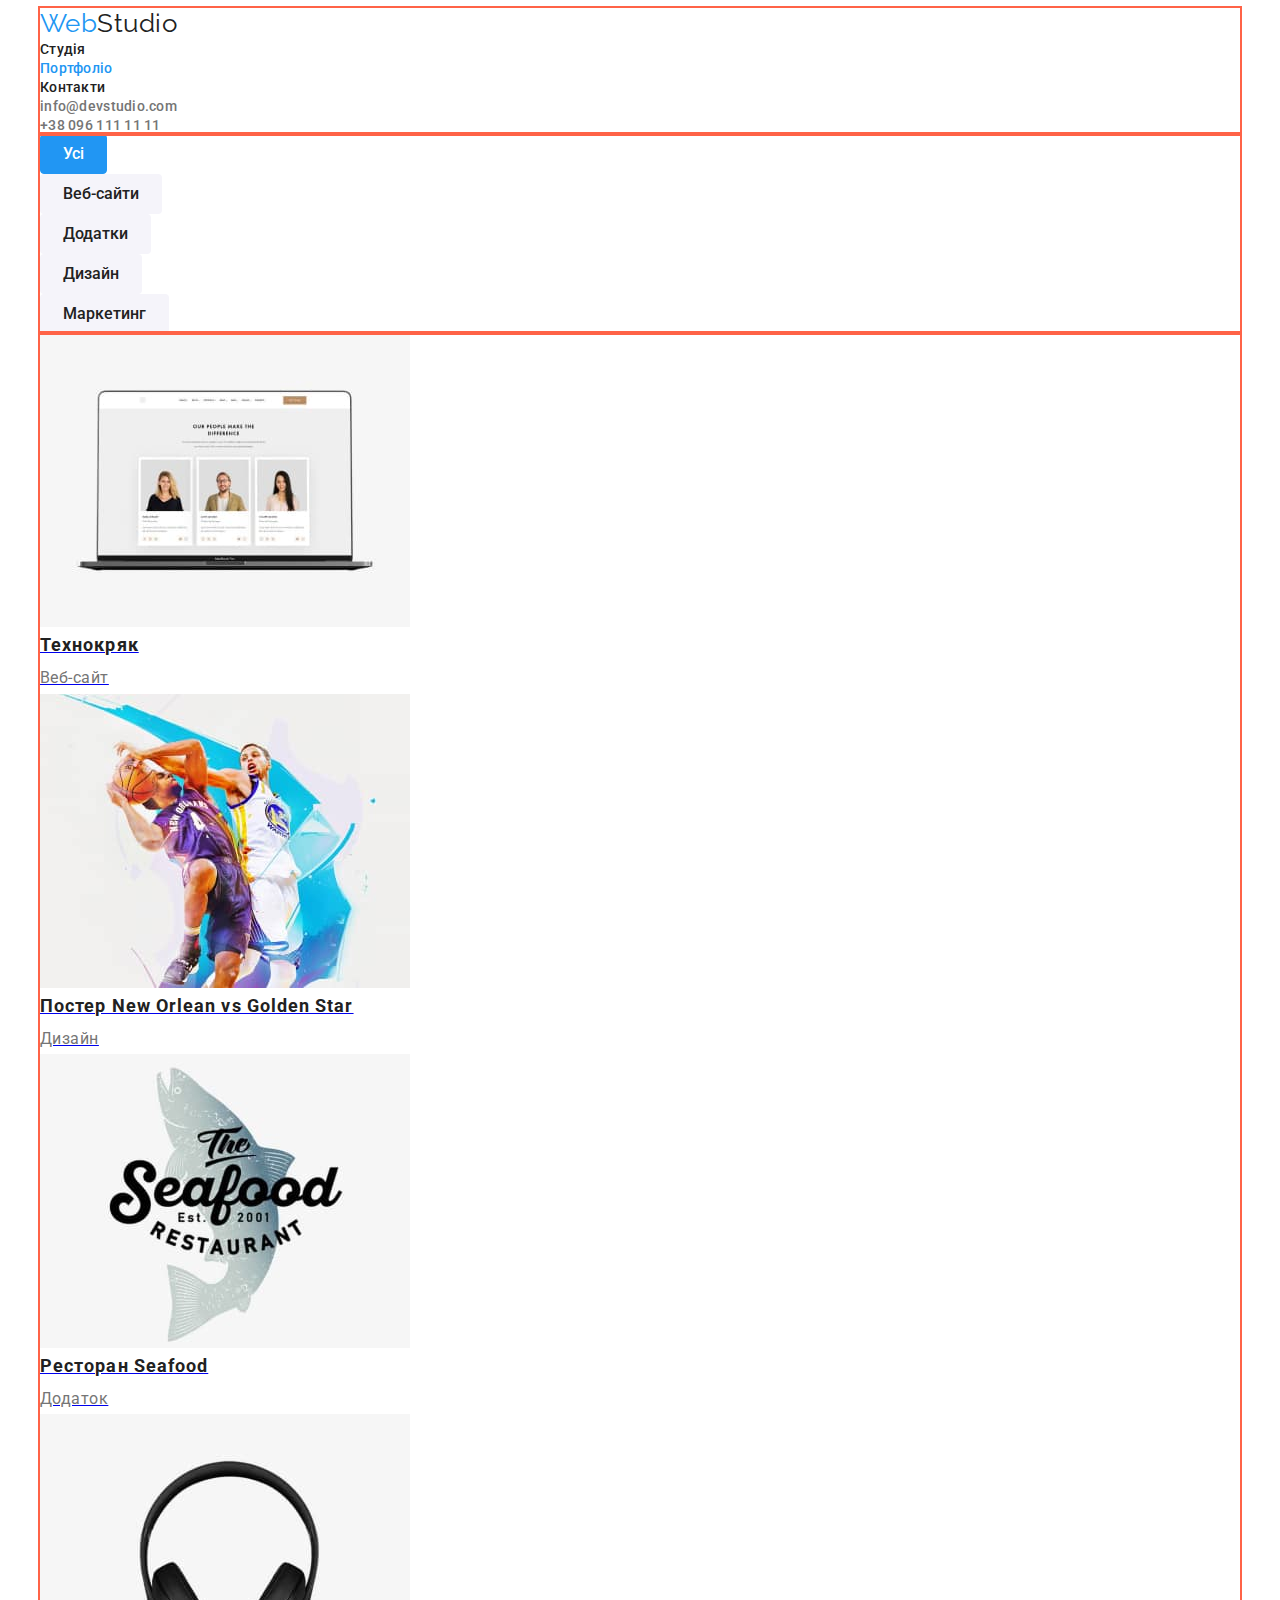
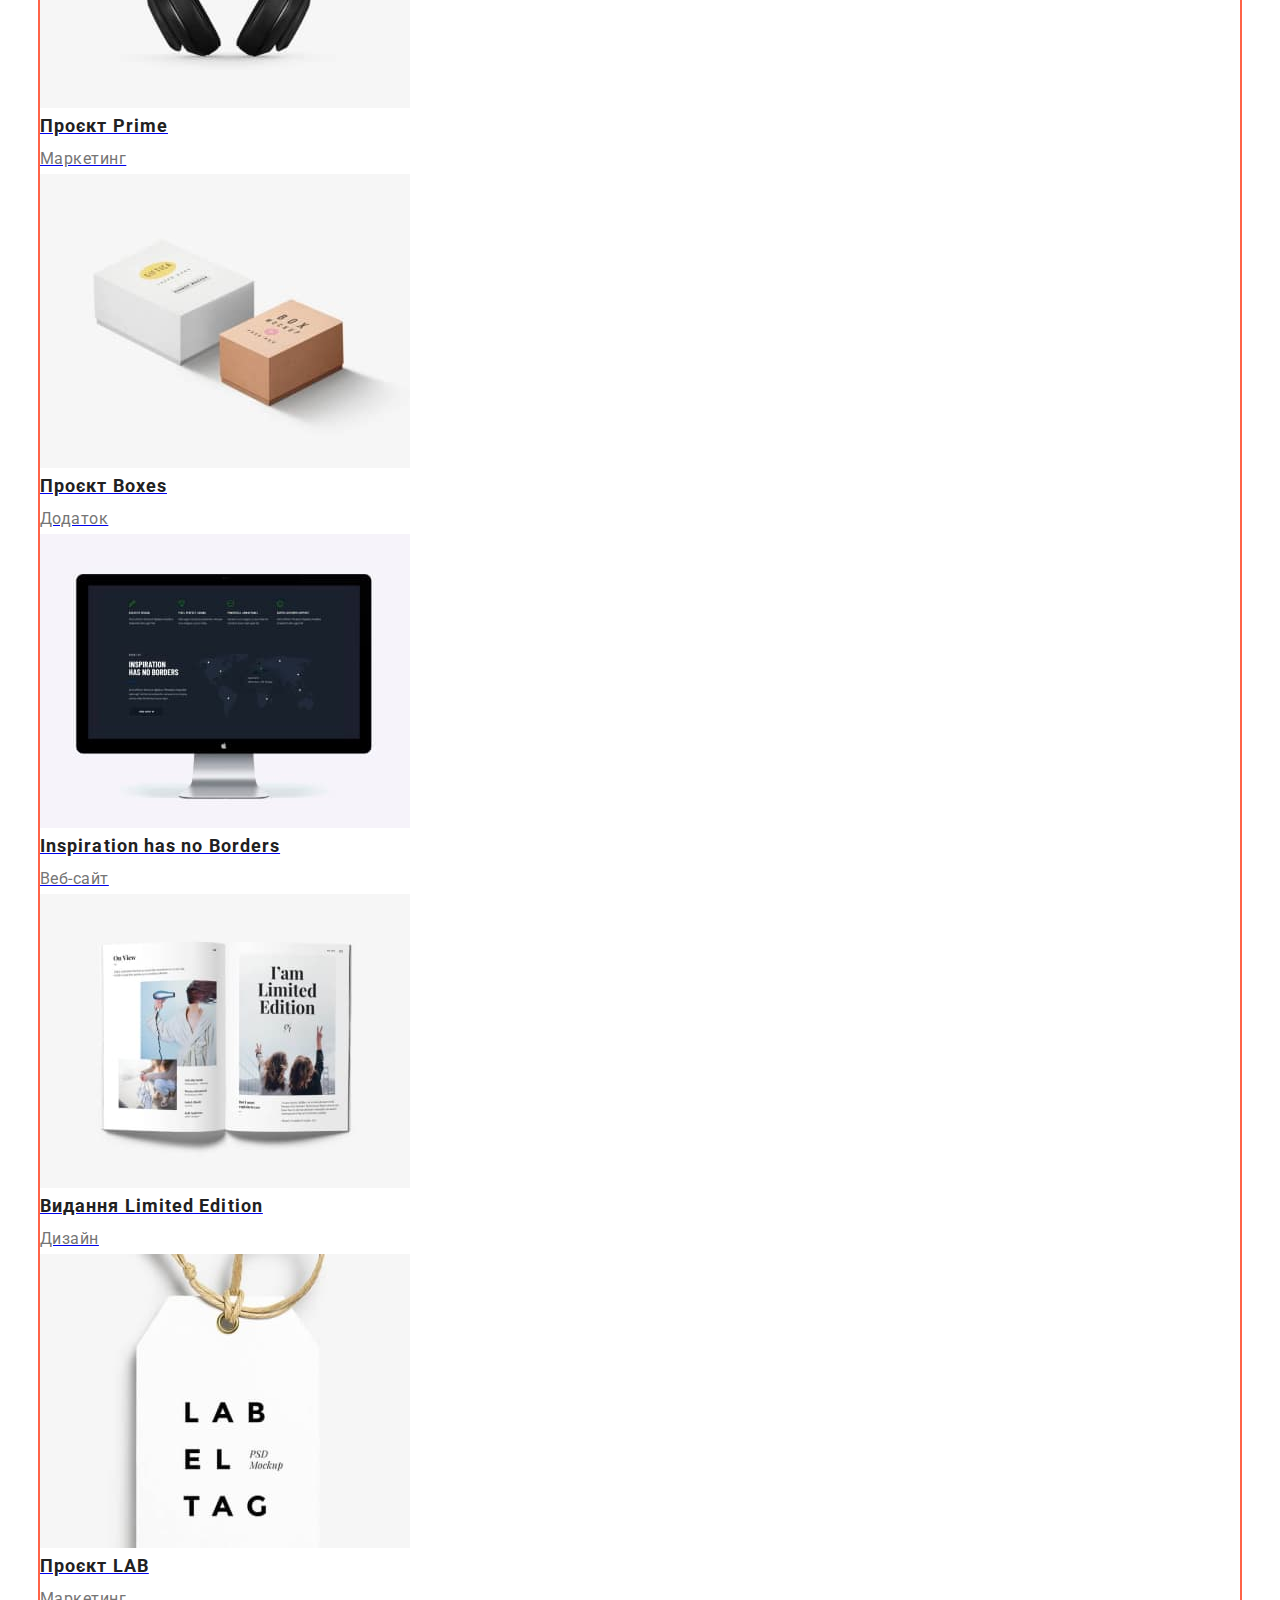
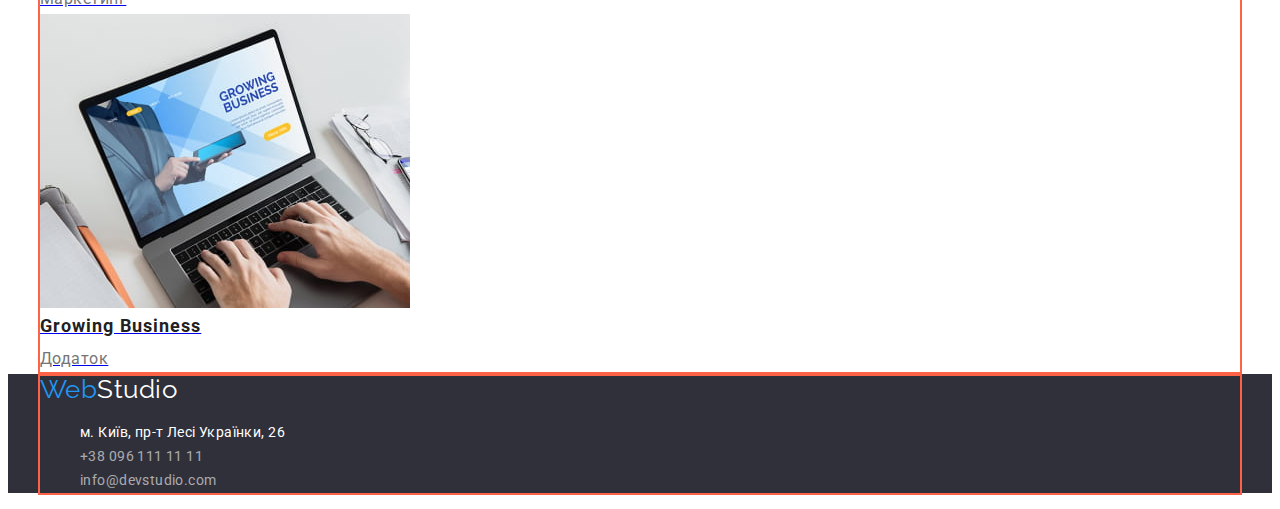
==== portfolio.html @ 4595ea2d "header+hiro+button" ====
<!DOCTYPE html>
<html lang="uk">
<head>
    <meta charset="UTF-8">
    <meta http-equiv="X-UA-Compatible" content="IE=edge">
    <meta name="viewport" content="width=device-width, initial-scale=1.0">
    <title>Портфоліо</title>
    <title>Студія</title>
    <link rel="preconnect" href="https://fonts.googleapis.com">
    <link rel="preconnect" href="https://fonts.gstatic.com" crossorigin>
    <link href="https://fonts.googleapis.com/css2?family=Raleway:wght@700&family=Roboto:wght@400;500;700;900&display=swap"
        rel="stylesheet">
    <link rel="stylesheet" href="https://cdnjs.cloudflare.com/ajax/libs/modern-normalize/1.1.0/modern-normalize.min.css"
        integrity="sha512-wpPYUAdjBVSE4KJnH1VR1HeZfpl1ub8YT/NKx4PuQ5NmX2tKuGu6U/JRp5y+Y8XG2tV+wKQpNHVUX03MfMFn9Q=="
        crossorigin="anonymous" referrerpolicy="no-referrer" />
    <link rel="stylesheet" href="./css/styles.css">
</head>
<body>
    <header class="page-header">
        <!--навігація-->
        <div class="container">
        <nav class="nav">
            <a href=./index.html class="logo">
                Web<span class="second-logo">Studio</span>
        </a>
            <ul class="site-nav list">
                <li><a href="./index.html" class="link">Студія</a></li>
                <li><a href="./portfolio.html" class="link current">Портфоліо</a></li>
                <li><a href="#" class="link">Контакти</a></li>
            </ul>
        </nav>
        <ul class="contact-nav list">
            <li><a href="mailto:info@devstudio.com" class="link">info@devstudio.com</a></li>
            <li><a href="tel:+380961111111" class="link">+38 096 111 11 11</a></li>
        </ul>
        </div>
    </header>
    <main>
        <!--фільтр робіт-->
        <section class="section">
            <div class="container">
            <h1 class="section-title visually-hidden">Фільтр робіт</h1>
            <ul class="list-button list">
                <li><button type="button" class="button primary"> Усі </button></li>
                <li><button type="button" class="button secondary"> Веб-сайти </button></li>
                <li><button type="button" class="button secondary"> Додатки</button></li>
                <li><button type="button" class="button secondary"> Дизайн </button></li>
                <li><button type="button" class="button secondary"> Маркетинг </button></li>
            </ul>
            </div>
        <!--приклади робіт-->
        <div class="container">
            <h2 class="section-title visually-hidden"> Приклади робіт </h2>
            <ul class="work-list list">
                <li>
                    <a href="#">
                    <img src="./images/img8.jpg" 
                    alt="Планшет, на моніторі якого сторінка веб-сайту із зображенням трьох людей" 
                    width="370" height="294">
                    <h3 class="work-title">Технокряк</h3>
                    <p class="text">Веб-сайт</p>
                    </a>
                </li>
                <li>
                    <a href="#">
                    <img src="./images/img9.jpg" 
                    alt="Два баскетболіста підстрибують з м'ячем" 
                    width="370" height="294">
                    <h3 class="work-title">Постер New Orlean vs Golden Star</h3>
                    <p class="text">Дизайн</p>
                    </a>
                </li>
                <li>
                    <a href="#">
                    <img src="./images/img10.jpg" 
                    alt="Назва ресторану із зображенням риби" 
                    width="370" height="294">
                    <h3 class="work-title">Ресторан Seafood</h3>
                    <p class="text">Додаток</p>
                    </a>
                </li>
                <li>
                    <a href="#">
                    <img src="./images/img11.jpg" 
                    alt="Чорні навушники" 
                    width="370" height="294">
                    <h3 class="work-title">Проєкт Prime</h3>
                    <p class="text">Маркетинг</p>
                    </a>
                </li>
                <li>
                    <a href="#">
                    <img src="./images/img12.jpg" 
                    alt="Дві картонні коробки біла і цеглова" 
                    width="370" height="294">
                    <h3 class="work-title">Проєкт Boxes</h3>
                    <p class="text">Додаток</p>
                    </a>
                </li>
                <li>
                    <a href="#">
                    <img src="./images/img13.jpg" 
                    alt="Монітор комп'ютера із відкритою веб-сторінкою, на якій зображена карта" 
                    width="370" height="294">
                    <h3 class="work-title">Inspiration has no Borders</h3>
                    <p class="text">Веб-сайт</p>
                    </a>
                </li>
                <li>
                    <a href="#">
                    <img src="./images/img14.jpg" 
                    alt="відкритий журнал" 
                    width="370" height="294">
                    <h3 class="work-title">Видання Limited Edition</h3>
                    <p class="text">Дизайн</p>
                    </a>
                </li>
                <li>
                    <a href="#">
                    <img src="./images/img15.jpg" 
                    alt="Картонна біла бірка" 
                    width="370" height="294">
                    <h3 class="work-title">Проєкт LAB</h3>
                    <p class="text">Маркетинг</p>
                    </a>
                </li>
                <li>
                    <a href="#">
                    <img src="./images/img16.jpg" 
                    alt="Чоловік працює за комп'ютером" 
                    width="370" height="294">
                    <h3 class="work-title">Growing Business</h3>
                    <p class="text">Додаток</p>
                    </a>
                </li>
            </ul>
            </div>
        </section>
    </main>
    <!--футер-->
    <footer>
        <section class="section footer">
            <div class="container">
            <h2 class="visually-hidden">Контакти</h2>
        <a href=./index.html class="logo footer">
            Web<span class="second-logo footer">Studio</span>
        </a>
        <address>
            <ul class="contacts">
                <li>
                    <a href="https://goo.gl/maps/CPtrU1FHBa2aNyZL9" target="_blank" rel="noopener noreferrer nofollow"
                        class="link address">м.
                        Київ, пр-т Лесі Українки, 26</a>
                </li>
                <li><a href="tel:+380961111111" class="link footer">+38 096 111 11 11</a></li>
                <li><a href="mailto:info@devstudio.com" class="link footer">info@devstudio.com</a></li>
            </ul>
        </address>
        </div>
        </section>
    </footer>
</body>
</html>
---- css/styles.css ----
/* колір осн тексту #757575 */
/* другорядний колір тексту #212121 */
/* білий колір тексту #FFFFFF */
/* акцент тексту  #2196F3 */
/* другорядний колір фону #F5F4FA */

:root{
    --primary-text-color:#757575;
    --title-text-color:#212121;
    --accent-color:#2196F3;
    --white-color:#FFFFFF;
    --primary-bg-color:#F5F5F5;
    --time-bg-color:#F5F4FA;
    --hero-bg-color:#2F303A;
    --accent-bg-color:#188CE8;
}
*,
*::before,
*::after {
    box-sizing: border-box;
}

/* Стилі для обнулення верхніх відступів у елементів */
h1,
h2,
h3,
h4,
h5,
h6,
p {
    margin: 0;
}

/* Класс для обнулення базових властивостей у списках (ul) */
.list {
    list-style: none;
    padding-left: 0;
    margin: 0;
}

/* Класс для обнулення базових властивостей у посиланнях */
.link {
    text-decoration: none;
    color: inherit;
}

/* Властивості для коректного відображення картинок */
img {
    display: block;
    max-width: 100%;
    height: auto;
}

/* Властивості  для обнулення курсива у address */
address {
    font-style: normal;
}

.visually-hidden {
    position: absolute;
    white-space: nowrap;
    width: 1px;
    height: 1px;
    overflow: hidden;
    border: 0;
    padding: 0;
    clip: rect(0 0 0 0);
    clip-path: inset(50%);
    margin: -1px;
}

ul {
    list-style: none;
    text-decoration: none;
}

body{
    color:var(--primary-text-color) ;
    background-color:var(--white-color);
    font-family: Roboto, sans-serif;
    font-size: 16px;
    letter-spacing: 0.03em;
}


.container{
    margin-left: auto;
    margin-right: auto;
    width: 1200px;
    outline: 2px solid tomato;
}


/*header*/

/* logo */
.logo{
    color:var(--accent-color) ;
    font-family: Raleway, sans-serif;
    font-size: 26px;
    line-height: 1.19;
    list-style: none;
    text-decoration: none;

}
.second-logo{
    color:var(--title-text-color) ;
}

/*nav*/

.site-nav .link:hover,
.site-nav .link:focus,
.contact-nav .link:hover,
.contact-nav .link:focus{
color: var(--accent-color);
} 
.site-nav .link.current{
    color: var(--accent-color);
}

.site-nav .link{
    color: var(--title-text-color);
    font-weight: 500;
    font-size: 14px;
    line-height: 1.14;
    letter-spacing: 0.02em;
    text-decoration: none;
}


.contact-nav .link {

    color: var(--primary-text-color);
    font-weight: 500;
    font-size: 14px;
    line-height: 1.14;
    letter-spacing: 0.02em;
    text-decoration: none;
}

/*hero*/
.hero {
    text-align: center;
    background-color: var(--hero-bg-color);
}


.hero-title{
    
    max-width: 696px;
    margin-left: auto;
    margin-right: auto;
    margin-bottom: 30px;
    color:var(--white-color) ;
    font-weight: 900;
    font-size: 44px;
    line-height: 1.36;
    letter-spacing: 0.06em;
    text-transform: uppercase
}
/*section*/

 .section-title{
    color:var(--title-text-color) ;
    font-weight: 700;
    font-size: 36px;
    line-height: 1.17;
    text-align: center;
 }


/*fetures*/
 .feature-title{
    color:var(--title-text-color) ;
    font-weight: 700;
    font-size: 14px;
    line-height: 1.14;
    text-transform: uppercase;
 }
.feature .text{
    font-size: 14px;
    line-height: 1.71px;
}

/*description*/

/* team */

.section-team{
    background-color: var(--time-bg-color);
}

.team-title{
    color:var(--title-text-color) ;
    font-weight: 500;
    line-height: 1.19;
    text-align: center;
}

.team .text {

    line-height: 1.19;
    text-align: center;
}

/*examples*/
.work-title{

    color:var(--title-text-color) ;
    font-weight: 700;
    font-size: 18px;
    line-height: 2;
    letter-spacing: 0.06em;
}


.work-list .text{
    color: var(--primary-text-color);
    line-height: 1.88;
}

/*button*/

.button{
    display: inline-block;
    min-width: 67px;
    padding: 6px 22px;
    border: 1px solid transparent;
    border-radius: 4px;
    color:var(--title-text-color);
    background:var(--time-bg-color);
    font-family: inherit;
    font-weight: 500;
    font-size: inherit;
    line-height: 1.62;
    text-align: center;
    cursor: pointer;
}

.button.primary{
    border-color: var(--accent-color);
    color: var(--white-color);
    background:var(--accent-color);
    
}


.button.secondary {
    color: var(--title-text-color);
    background: var(--time-bg-color);

}

.hero .button {

    padding: 10px 24px;
    display: inline-block;
    font-weight: 700;
    line-height: 1.87;
    align-items: center;
    text-align: center;
    letter-spacing: 0.06em;


}

.button:hover,
.button:focus {
    color: var(--white-color);
    background: var(--accent-bg-color);
}

/* footer */
.second-logo.footer{
    color:var(--white-color)
}

.section.footer {
    background-color: var(--hero-bg-color);
}
.contacts .link{
    
    color: rgba(255, 255, 255, 0.6);
    text-decoration: none;
    font-style: normal;
    font-size: 14px;
    line-height: 1.71;
    letter-spacing: 0.03em;
}

.contacts .address {
    color: var(--white-color);
}

.contacts .link:hover,
.contacts .link:focus{
    color: var(--accent-color);
}
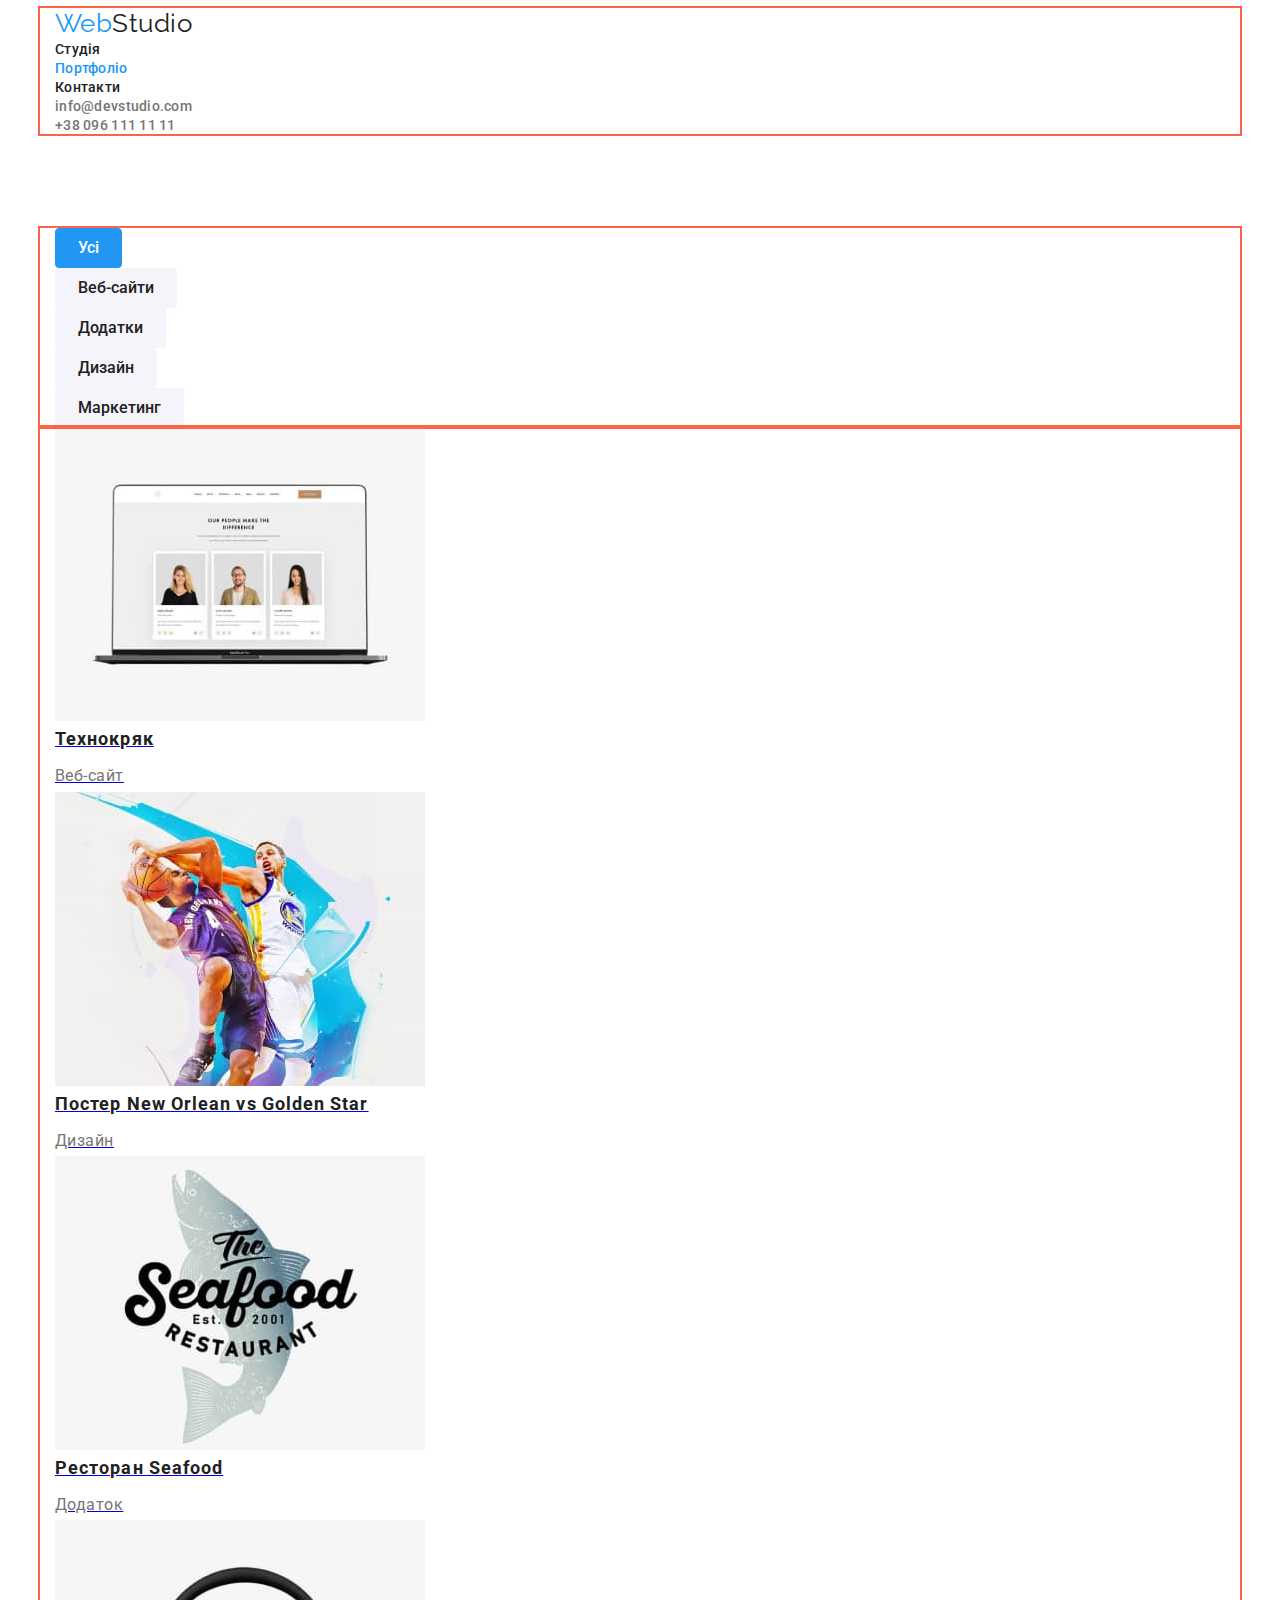
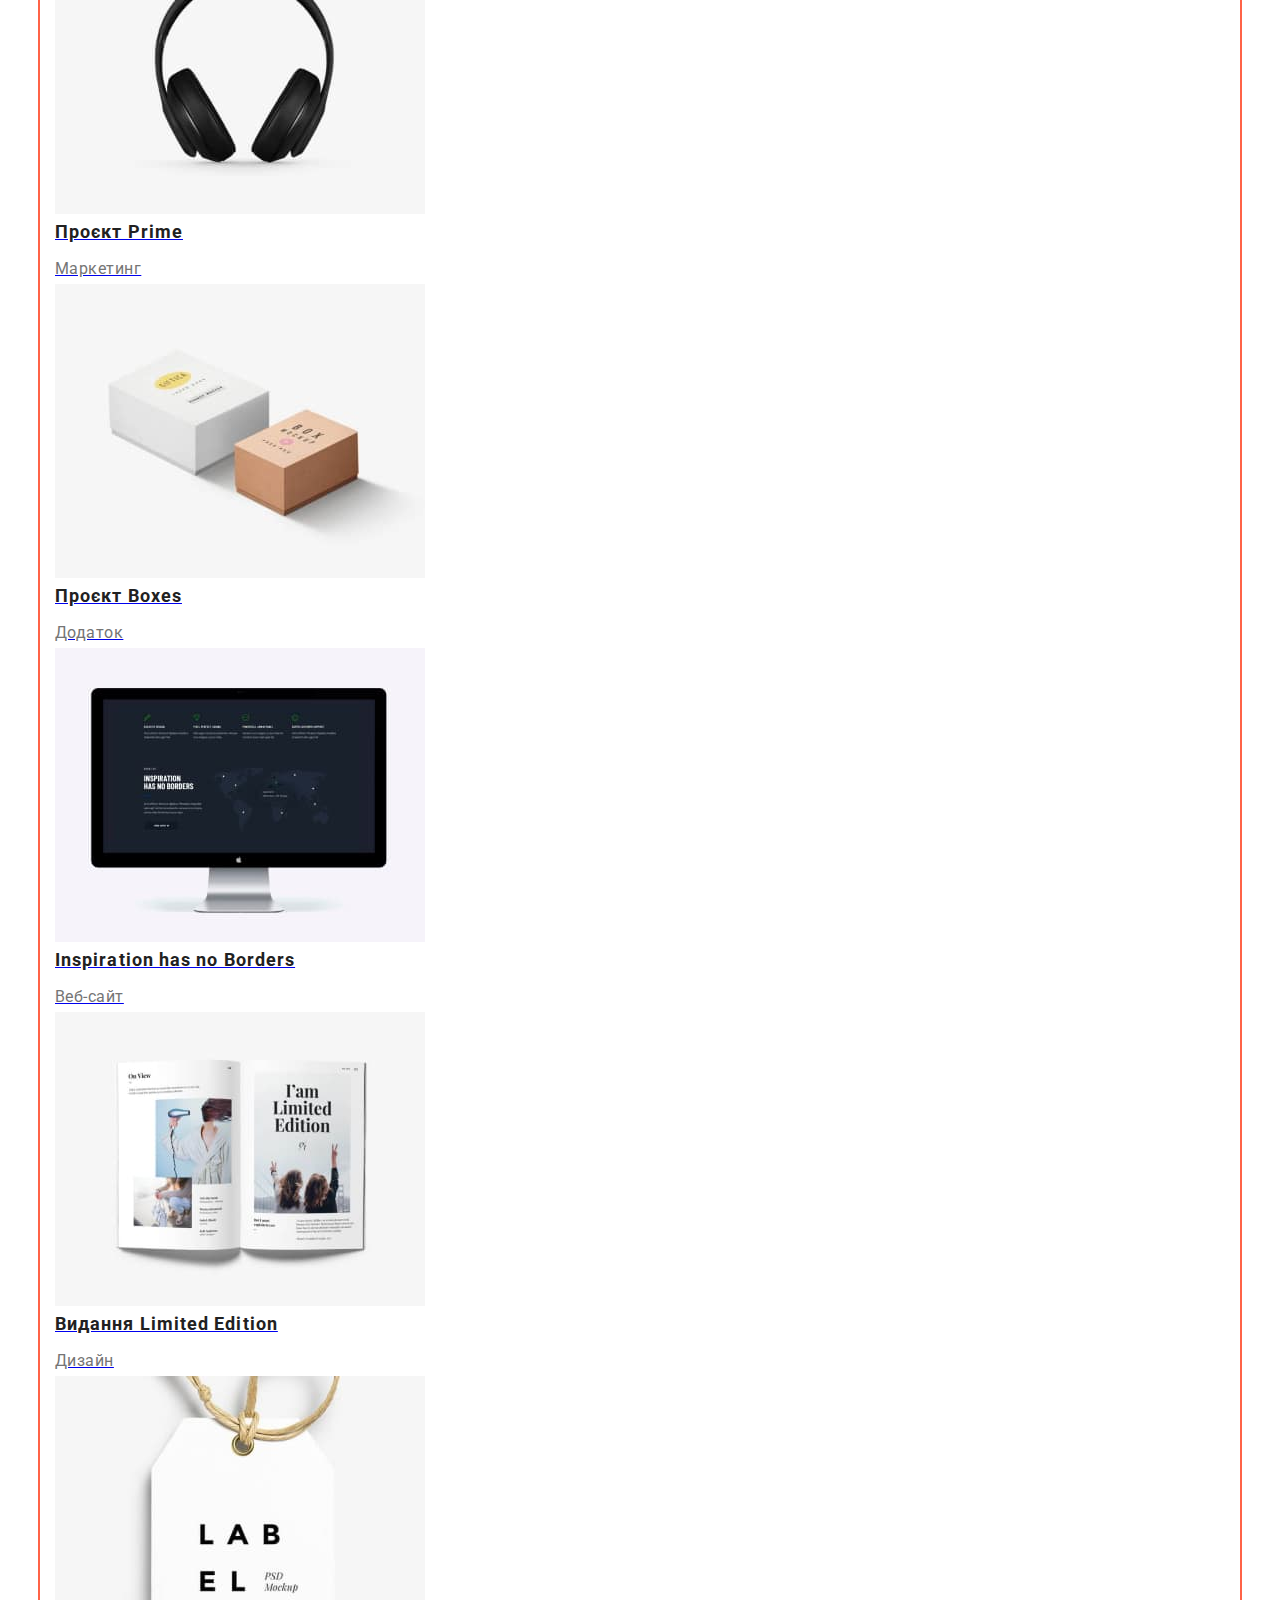
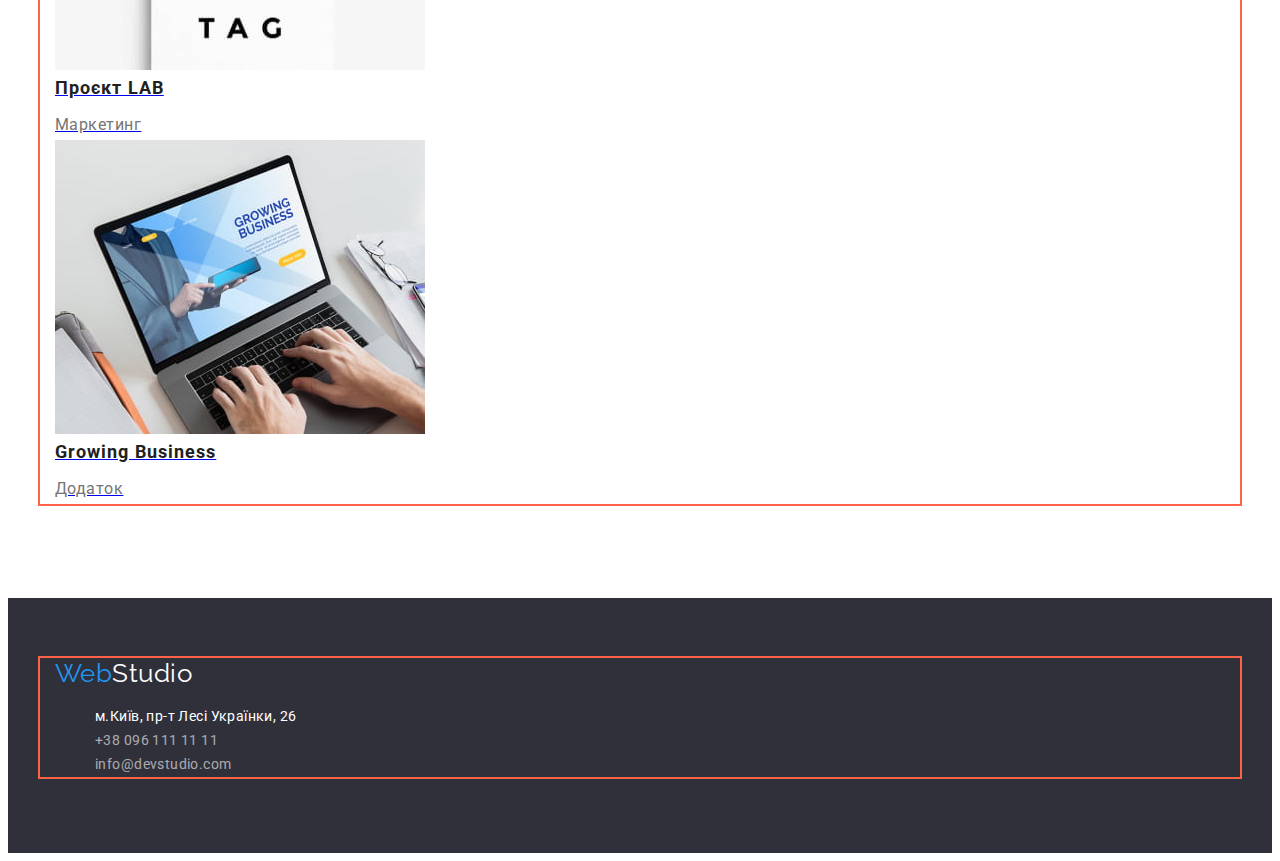
==== commit 7ef6eb00: "margin-pading-studio" ====
--- a/portfolio.html
+++ b/portfolio.html
@@ -17,123 +17,105 @@
 </head>
 <body>
     <header class="page-header">
-        <!--навігація-->
+    <!--навігація-->
         <div class="container">
-        <nav class="nav">
-            <a href=./index.html class="logo">
+            <nav class="nav">
+                <a href=./index.html class="logo">
                 Web<span class="second-logo">Studio</span>
-        </a>
-            <ul class="site-nav list">
-                <li><a href="./index.html" class="link">Студія</a></li>
-                <li><a href="./portfolio.html" class="link current">Портфоліо</a></li>
-                <li><a href="#" class="link">Контакти</a></li>
-            </ul>
-        </nav>
-        <ul class="contact-nav list">
-            <li><a href="mailto:info@devstudio.com" class="link">info@devstudio.com</a></li>
-            <li><a href="tel:+380961111111" class="link">+38 096 111 11 11</a></li>
-        </ul>
+                </a>
+                <ul class="site-nav list">
+                    <li><a href="./index.html" class="link">Студія</a></li>
+                    <li><a href="./portfolio.html" class="link current">Портфоліо</a></li>
+                    <li><a href="#" class="link">Контакти</a></li>
+                </ul>
+            </nav>
+                <ul class="contact-nav list">
+                    <li><a href="mailto:info@devstudio.com" class="link">info@devstudio.com</a></li>
+                    <li><a href="tel:+380961111111" class="link">+38 096 111 11 11</a></li>
+                </ul>
         </div>
     </header>
     <main>
         <!--фільтр робіт-->
         <section class="section">
             <div class="container">
-            <h1 class="section-title visually-hidden">Фільтр робіт</h1>
-            <ul class="list-button list">
-                <li><button type="button" class="button primary"> Усі </button></li>
-                <li><button type="button" class="button secondary"> Веб-сайти </button></li>
-                <li><button type="button" class="button secondary"> Додатки</button></li>
-                <li><button type="button" class="button secondary"> Дизайн </button></li>
-                <li><button type="button" class="button secondary"> Маркетинг </button></li>
-            </ul>
+                <h1 class="section-title visually-hidden">Фільтр робіт</h1>
+                <ul class="list-button list">
+                    <li><button type="button" class="button primary"> Усі </button></li>
+                    <li><button type="button" class="button secondary"> Веб-сайти </button></li>
+                    <li><button type="button" class="button secondary"> Додатки</button></li>
+                    <li><button type="button" class="button secondary"> Дизайн </button></li>
+                    <li><button type="button" class="button secondary"> Маркетинг </button></li>
+                </ul>
             </div>
         <!--приклади робіт-->
-        <div class="container">
-            <h2 class="section-title visually-hidden"> Приклади робіт </h2>
-            <ul class="work-list list">
-                <li>
-                    <a href="#">
-                    <img src="./images/img8.jpg" 
-                    alt="Планшет, на моніторі якого сторінка веб-сайту із зображенням трьох людей" 
-                    width="370" height="294">
-                    <h3 class="work-title">Технокряк</h3>
-                    <p class="text">Веб-сайт</p>
-                    </a>
-                </li>
-                <li>
-                    <a href="#">
-                    <img src="./images/img9.jpg" 
-                    alt="Два баскетболіста підстрибують з м'ячем" 
-                    width="370" height="294">
-                    <h3 class="work-title">Постер New Orlean vs Golden Star</h3>
-                    <p class="text">Дизайн</p>
-                    </a>
-                </li>
-                <li>
-                    <a href="#">
-                    <img src="./images/img10.jpg" 
-                    alt="Назва ресторану із зображенням риби" 
-                    width="370" height="294">
-                    <h3 class="work-title">Ресторан Seafood</h3>
-                    <p class="text">Додаток</p>
-                    </a>
-                </li>
-                <li>
-                    <a href="#">
-                    <img src="./images/img11.jpg" 
-                    alt="Чорні навушники" 
-                    width="370" height="294">
-                    <h3 class="work-title">Проєкт Prime</h3>
-                    <p class="text">Маркетинг</p>
-                    </a>
-                </li>
-                <li>
-                    <a href="#">
-                    <img src="./images/img12.jpg" 
-                    alt="Дві картонні коробки біла і цеглова" 
-                    width="370" height="294">
-                    <h3 class="work-title">Проєкт Boxes</h3>
-                    <p class="text">Додаток</p>
-                    </a>
-                </li>
-                <li>
-                    <a href="#">
-                    <img src="./images/img13.jpg" 
-                    alt="Монітор комп'ютера із відкритою веб-сторінкою, на якій зображена карта" 
-                    width="370" height="294">
-                    <h3 class="work-title">Inspiration has no Borders</h3>
-                    <p class="text">Веб-сайт</p>
-                    </a>
-                </li>
-                <li>
-                    <a href="#">
-                    <img src="./images/img14.jpg" 
-                    alt="відкритий журнал" 
-                    width="370" height="294">
-                    <h3 class="work-title">Видання Limited Edition</h3>
-                    <p class="text">Дизайн</p>
-                    </a>
-                </li>
-                <li>
-                    <a href="#">
-                    <img src="./images/img15.jpg" 
-                    alt="Картонна біла бірка" 
-                    width="370" height="294">
-                    <h3 class="work-title">Проєкт LAB</h3>
-                    <p class="text">Маркетинг</p>
-                    </a>
-                </li>
-                <li>
-                    <a href="#">
-                    <img src="./images/img16.jpg" 
-                    alt="Чоловік працює за комп'ютером" 
-                    width="370" height="294">
-                    <h3 class="work-title">Growing Business</h3>
-                    <p class="text">Додаток</p>
-                    </a>
-                </li>
-            </ul>
+            <div class="container">
+                <h2 class="section-title visually-hidden"> Приклади робіт </h2>
+                <ul class="work-list list">
+                    <li>
+                        <a href="#">
+                            <img src="./images/img8.jpg" alt="Планшет, на моніторі якого сторінка веб-сайту із зображенням трьох людей" width="370" height="294">
+                            <h3 class="work-title">Технокряк</h3>
+                            <p class="text">Веб-сайт</p>
+                        </a>
+                    </li>
+                    <li>
+                        <a href="#">
+                            <img src="./images/img9.jpg" alt="Два баскетболіста підстрибують з м'ячем" width="370" height="294">
+                            <h3 class="work-title">Постер New Orlean vs Golden Star</h3>
+                            <p class="text">Дизайн</p>
+                        </a>
+                    </li>
+                    <li>
+                        <a href="#">
+                            <img src="./images/img10.jpg" alt="Назва ресторану із зображенням риби" width="370" height="294">
+                            <h3 class="work-title">Ресторан Seafood</h3>
+                            <p class="text">Додаток</p>
+                        </a>
+                    </li>
+                    <li>
+                        <a href="#">
+                            <img src="./images/img11.jpg" alt="Чорні навушники" width="370" height="294">
+                            <h3 class="work-title">Проєкт Prime</h3>
+                            <p class="text">Маркетинг</p>
+                        </a>
+                    </li>
+                    <li>
+                        <a href="#">
+                            <img src="./images/img12.jpg" alt="Дві картонні коробки біла і цеглова" width="370" height="294">
+                            <h3 class="work-title">Проєкт Boxes</h3>
+                            <p class="text">Додаток</p>
+                        </a>
+                    </li>
+                    <li>
+                        <a href="#">
+                            <img src="./images/img13.jpg" alt="Монітор комп'ютера із відкритою веб-сторінкою, на якій зображена карта" width="370" height="294">
+                            <h3 class="work-title">Inspiration has no Borders</h3>
+                            <p class="text">Веб-сайт</p>
+                        </a>
+                    </li>
+                    <li>
+                        <a href="#">
+                            <img src="./images/img14.jpg" alt="відкритий журнал" width="370" height="294">
+                            <h3 class="work-title">Видання Limited Edition</h3>
+                            <p class="text">Дизайн</p>
+                        </a>
+                    </li>
+                    <li>
+                        <a href="#">
+                            <img src="./images/img15.jpg" alt="Картонна біла бірка" width="370" height="294">
+                            <h3 class="work-title">Проєкт LAB</h3>
+                            <p class="text">Маркетинг</p>
+                        </a>
+                    </li>
+                    <li>
+                        <a href="#">
+                            <img src="./images/img16.jpg" alt="Чоловік працює за комп'ютером" width="370" height="294">
+                            <h3 class="work-title">Growing Business</h3>
+                            <p class="text">Додаток</p>
+                        </a>
+                    </li>
+                </ul>
             </div>
         </section>
     </main>
@@ -141,22 +123,19 @@
     <footer>
         <section class="section footer">
             <div class="container">
-            <h2 class="visually-hidden">Контакти</h2>
-        <a href=./index.html class="logo footer">
-            Web<span class="second-logo footer">Studio</span>
-        </a>
-        <address>
-            <ul class="contacts">
-                <li>
-                    <a href="https://goo.gl/maps/CPtrU1FHBa2aNyZL9" target="_blank" rel="noopener noreferrer nofollow"
-                        class="link address">м.
-                        Київ, пр-т Лесі Українки, 26</a>
-                </li>
-                <li><a href="tel:+380961111111" class="link footer">+38 096 111 11 11</a></li>
-                <li><a href="mailto:info@devstudio.com" class="link footer">info@devstudio.com</a></li>
-            </ul>
-        </address>
-        </div>
+                <h2 class="visually-hidden">Контакти</h2>
+                <a href=./index.html class="logo footer">Web<span class="second-logo footer">Studio</span>
+                </a>
+                <address>
+                    <ul class="contacts">
+                        <li>
+                            <a href="https://goo.gl/maps/CPtrU1FHBa2aNyZL9" target="_blank" rel="noopener noreferrer nofollow"class="link address">м.Київ, пр-т Лесі Українки, 26</a>
+                        </li>
+                        <li><a href="tel:+380961111111" class="link footer">+38 096 111 11 11</a></li>
+                        <li><a href="mailto:info@devstudio.com" class="link footer">info@devstudio.com</a></li>
+                    </ul>
+                </address>
+            </div>
         </section>
     </footer>
 </body>
--- a/css/styles.css
+++ b/css/styles.css
@@ -86,6 +86,7 @@
 .container{
     margin-left: auto;
     margin-right: auto;
+    padding: 0 15px;
     width: 1200px;
     outline: 2px solid tomato;
 }
@@ -141,10 +142,11 @@
 
 /*hero*/
 .hero {
+    padding-top: 200px;
+    padding-bottom: 200px;
     text-align: center;
     background-color: var(--hero-bg-color);
 }
-
 
 .hero-title{
     
@@ -161,7 +163,13 @@
 }
 /*section*/
 
+.section{
+    padding: 94px 0;
+}
+
  .section-title{
+    
+    margin-bottom: 50px;
     color:var(--title-text-color) ;
     font-weight: 700;
     font-size: 36px;
@@ -171,42 +179,61 @@
 
 
 /*fetures*/
+.feature{
+    padding-top: 94px;
+    padding-bottom: 94px;
+}
  .feature-title{
+    margin-bottom: 10px;
     color:var(--title-text-color) ;
     font-weight: 700;
     font-size: 14px;
     line-height: 1.14;
     text-transform: uppercase;
  }
-.feature .text{
+.feature-text{
+    margin-bottom: 0;
     font-size: 14px;
     line-height: 1.71px;
 }
 
 /*description*/
 
+
+
 /* team */
 
-.section-team{
+
+
+.section.team{
     background-color: var(--time-bg-color);
 }
 
+.team-card{
+    padding-bottom: 30px;
+}
+
+.team-img{
+    margin-bottom: 30px;
+}
+
 .team-title{
+    margin-bottom: 10px;
     color:var(--title-text-color) ;
     font-weight: 500;
     line-height: 1.19;
     text-align: center;
 }
 
-.team .text {
-
+.team-text {
+    margin-bottom: 0;
     line-height: 1.19;
     text-align: center;
 }
 
 /*examples*/
 .work-title{
-
+    margin-bottom: 4px;
     color:var(--title-text-color) ;
     font-weight: 700;
     font-size: 18px;
@@ -277,6 +304,7 @@
 }
 
 .section.footer {
+    padding: 60px 0px;
     background-color: var(--hero-bg-color);
 }
 .contacts .link{
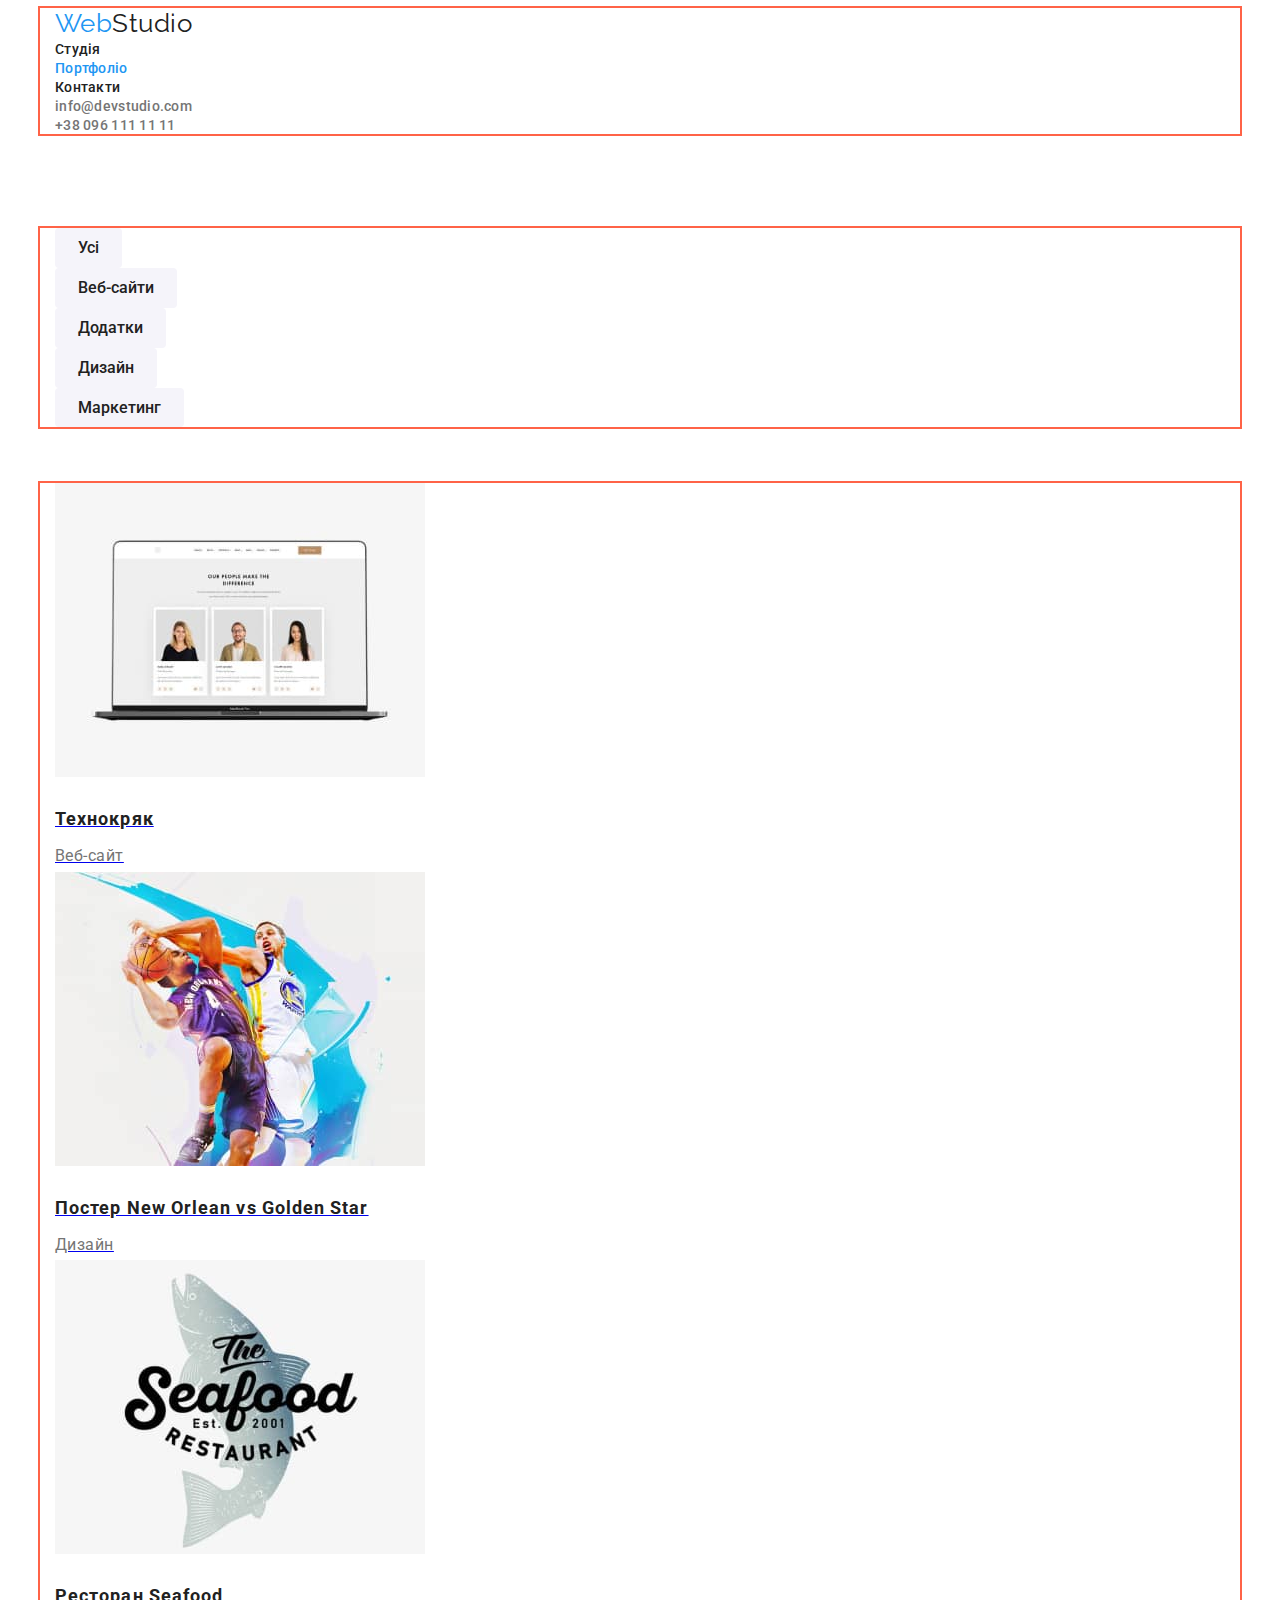
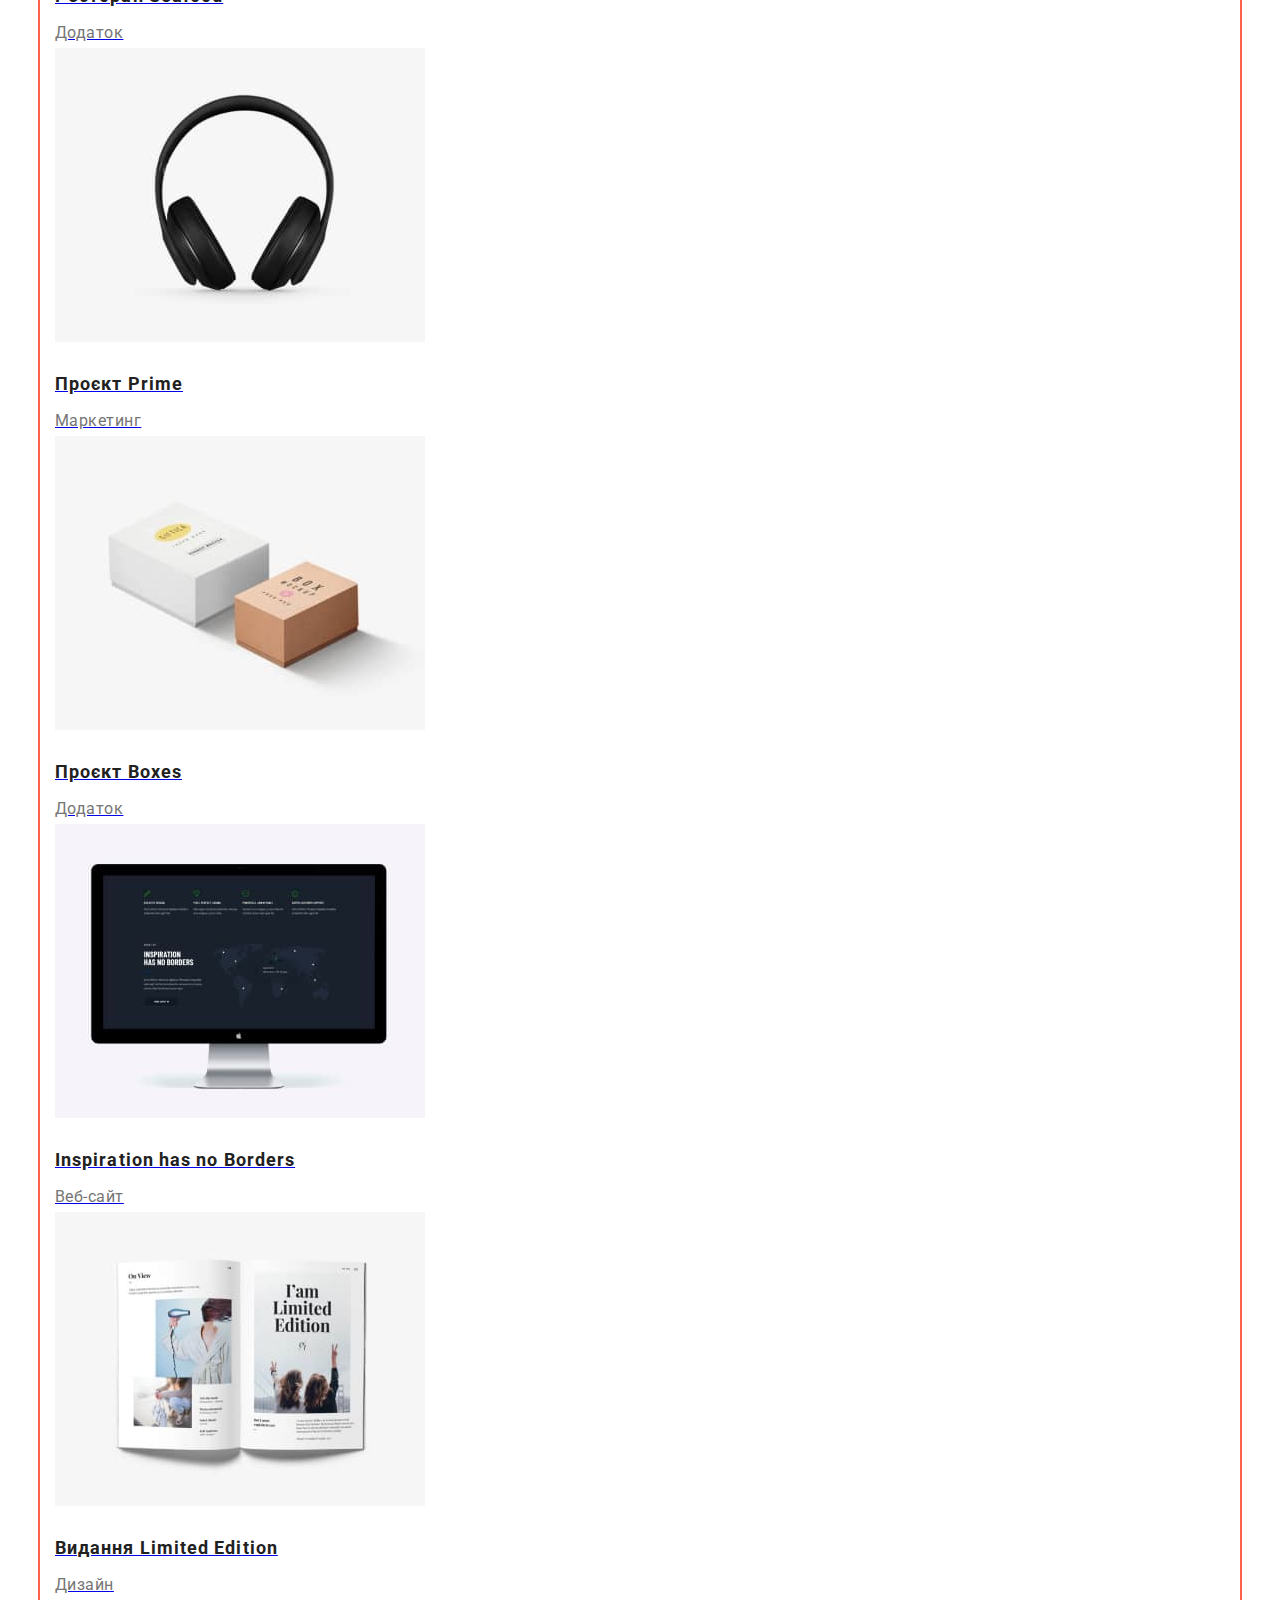
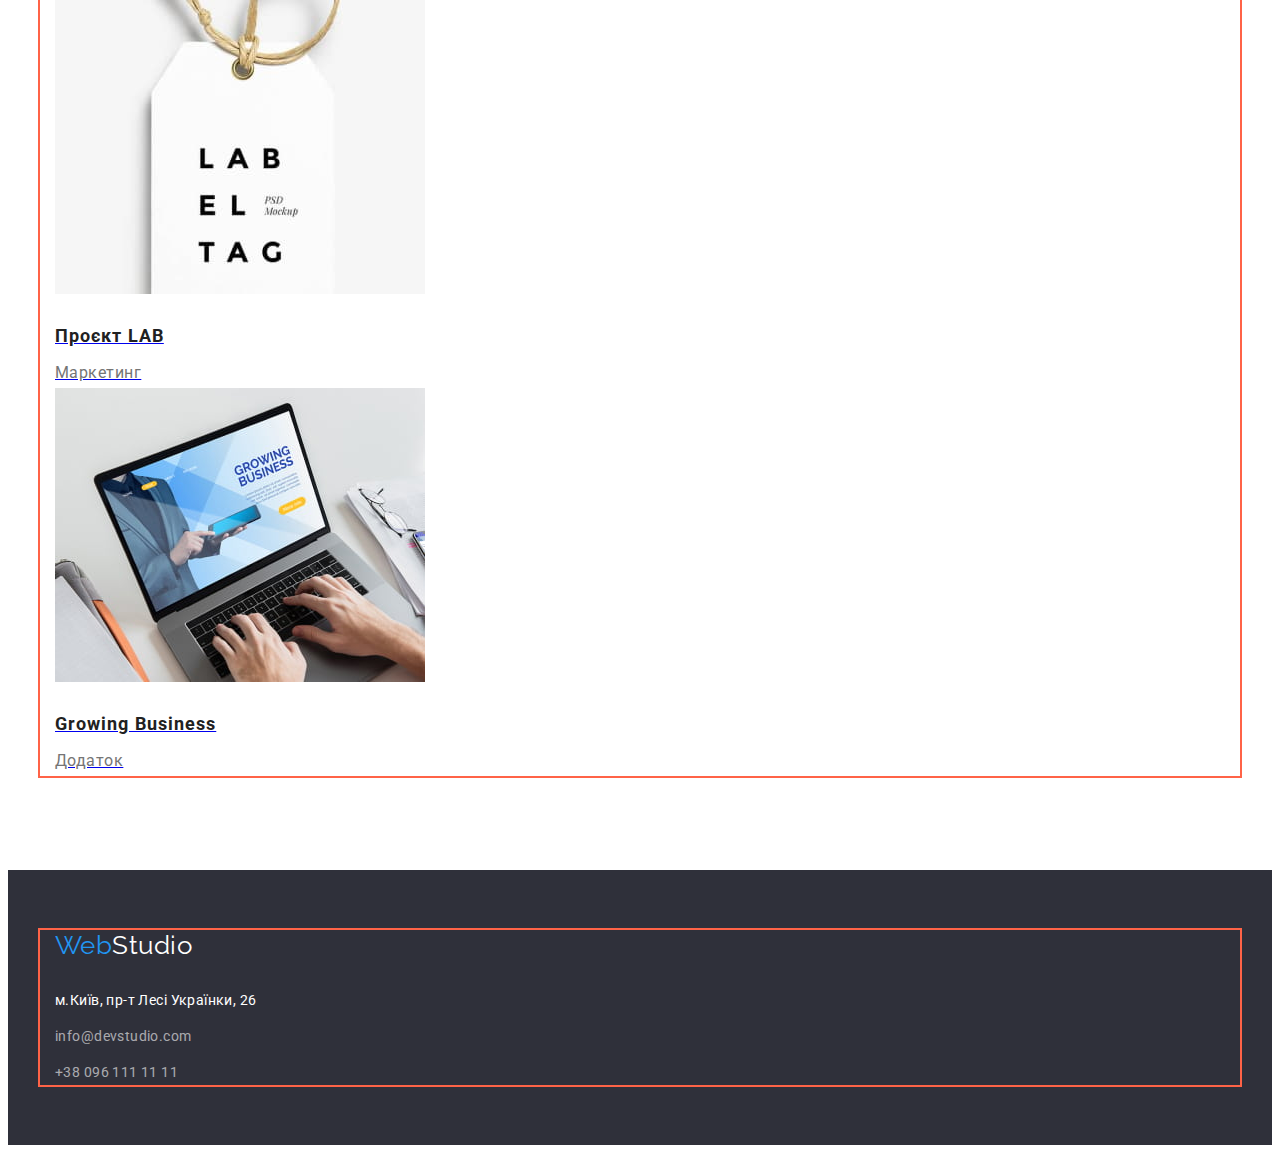
==== commit fddec9ce: "margin padding end" ====
--- a/portfolio.html
+++ b/portfolio.html
@@ -41,7 +41,7 @@
             <div class="container">
                 <h1 class="section-title visually-hidden">Фільтр робіт</h1>
                 <ul class="list-button list">
-                    <li><button type="button" class="button primary"> Усі </button></li>
+                    <li><button type="button" class="button secondary"> Усі </button></li>
                     <li><button type="button" class="button secondary"> Веб-сайти </button></li>
                     <li><button type="button" class="button secondary"> Додатки</button></li>
                     <li><button type="button" class="button secondary"> Дизайн </button></li>
@@ -52,67 +52,67 @@
             <div class="container">
                 <h2 class="section-title visually-hidden"> Приклади робіт </h2>
                 <ul class="work-list list">
-                    <li>
+                    <li class="work-card">
                         <a href="#">
-                            <img src="./images/img8.jpg" alt="Планшет, на моніторі якого сторінка веб-сайту із зображенням трьох людей" width="370" height="294">
-                            <h3 class="work-title">Технокряк</h3>
-                            <p class="text">Веб-сайт</p>
+                            <img class="work-card-img"src="./images/img8.jpg" alt="Планшет, на моніторі якого сторінка веб-сайту із зображенням трьох людей" width="370" height="294">
+                            <h3 class="work-card-title">Технокряк</h3>
+                            <p class="work-card-text">Веб-сайт</p>
                         </a>
                     </li>
-                    <li>
+                    <li class="work-card">
                         <a href="#">
-                            <img src="./images/img9.jpg" alt="Два баскетболіста підстрибують з м'ячем" width="370" height="294">
-                            <h3 class="work-title">Постер New Orlean vs Golden Star</h3>
-                            <p class="text">Дизайн</p>
+                            <img class="work-card-img"src="./images/img9.jpg" alt="Два баскетболіста підстрибують з м'ячем" width="370" height="294">
+                            <h3 class="work-card-title">Постер New Orlean vs Golden Star</h3>
+                            <p class="work-card-text">Дизайн</p>
                         </a>
                     </li>
-                    <li>
+                    <li class="work-card">
                         <a href="#">
-                            <img src="./images/img10.jpg" alt="Назва ресторану із зображенням риби" width="370" height="294">
-                            <h3 class="work-title">Ресторан Seafood</h3>
-                            <p class="text">Додаток</p>
+                            <img class="work-card-img" src="./images/img10.jpg" alt="Назва ресторану із зображенням риби" width="370" height="294">
+                            <h3 class="work-card-title">Ресторан Seafood</h3>
+                            <p class="work-card-text">Додаток</p>
                         </a>
                     </li>
-                    <li>
+                    <li class="work-card">
                         <a href="#">
-                            <img src="./images/img11.jpg" alt="Чорні навушники" width="370" height="294">
-                            <h3 class="work-title">Проєкт Prime</h3>
-                            <p class="text">Маркетинг</p>
+                            <img class="work-card-img" src="./images/img11.jpg" alt="Чорні навушники" width="370" height="294">
+                            <h3 class="work-card-title">Проєкт Prime</h3>
+                            <p class="work-card-text">Маркетинг</p>
                         </a>
                     </li>
-                    <li>
+                    <li class="work-card">
                         <a href="#">
-                            <img src="./images/img12.jpg" alt="Дві картонні коробки біла і цеглова" width="370" height="294">
-                            <h3 class="work-title">Проєкт Boxes</h3>
-                            <p class="text">Додаток</p>
+                            <img class="work-card-img" src="./images/img12.jpg" alt="Дві картонні коробки біла і цеглова" width="370" height="294">
+                            <h3 class="work-card-title">Проєкт Boxes</h3>
+                            <p class="work-card-text">Додаток</p>
                         </a>
                     </li>
-                    <li>
+                    <li class="work-card">
                         <a href="#">
-                            <img src="./images/img13.jpg" alt="Монітор комп'ютера із відкритою веб-сторінкою, на якій зображена карта" width="370" height="294">
-                            <h3 class="work-title">Inspiration has no Borders</h3>
-                            <p class="text">Веб-сайт</p>
+                            <img class="work-card-img" src="./images/img13.jpg" alt="Монітор комп'ютера із відкритою веб-сторінкою, на якій зображена карта" width="370" height="294">
+                            <h3 class="work-card-title">Inspiration has no Borders</h3>
+                            <p class="work-card-text">Веб-сайт</p>
                         </a>
                     </li>
-                    <li>
+                    <li class="work-card">
                         <a href="#">
-                            <img src="./images/img14.jpg" alt="відкритий журнал" width="370" height="294">
-                            <h3 class="work-title">Видання Limited Edition</h3>
-                            <p class="text">Дизайн</p>
+                            <img class="work-card-img" src="./images/img14.jpg" alt="відкритий журнал" width="370" height="294">
+                            <h3 class="work-card-title">Видання Limited Edition</h3>
+                            <p class="work-card-text">Дизайн</p>
                         </a>
                     </li>
-                    <li>
+                    <li class="work-card">
                         <a href="#">
-                            <img src="./images/img15.jpg" alt="Картонна біла бірка" width="370" height="294">
-                            <h3 class="work-title">Проєкт LAB</h3>
-                            <p class="text">Маркетинг</p>
+                            <img class="work-card-img" src="./images/img15.jpg" alt="Картонна біла бірка" width="370" height="294">
+                            <h3 class="work-card-title">Проєкт LAB</h3>
+                            <p class="work-card-text">Маркетинг</p>
                         </a>
                     </li>
-                    <li>
+                    <li class="work-card">
                         <a href="#">
-                            <img src="./images/img16.jpg" alt="Чоловік працює за комп'ютером" width="370" height="294">
-                            <h3 class="work-title">Growing Business</h3>
-                            <p class="text">Додаток</p>
+                            <img class="work-card-img" src="./images/img16.jpg" alt="Чоловік працює за комп'ютером" width="370" height="294">
+                            <h3 class="work-card-title">Growing Business</h3>
+                            <p class="work-card-text">Додаток</p>
                         </a>
                     </li>
                 </ul>
@@ -126,17 +126,23 @@
                 <h2 class="visually-hidden">Контакти</h2>
                 <a href=./index.html class="logo footer">Web<span class="second-logo footer">Studio</span>
                 </a>
-                <address>
-                    <ul class="contacts">
-                        <li>
-                            <a href="https://goo.gl/maps/CPtrU1FHBa2aNyZL9" target="_blank" rel="noopener noreferrer nofollow"class="link address">м.Київ, пр-т Лесі Українки, 26</a>
+                <address class="address">
+                    <ul class="address-list list">
+                        <li class="address-item">
+                            <a href="https://goo.gl/maps/CPtrU1FHBa2aNyZL9" target="_blank"
+                                rel="noopener noreferrer nofollow" class="address-item-map link">м.Київ, пр-т Лесі Українки,
+                                26</a>
                         </li>
-                        <li><a href="tel:+380961111111" class="link footer">+38 096 111 11 11</a></li>
-                        <li><a href="mailto:info@devstudio.com" class="link footer">info@devstudio.com</a></li>
+                        <li class="address-item">
+                            <a href="mailto:info@devstudio.com" class="address-item-link link">info@devstudio.com</a>
+                            </li>
+                        <li class="address-item">
+                            <a href="tel:+380961111111" class="address-item-link link">+38 096 111 11 11</a>
+                        </li>
                     </ul>
                 </address>
             </div>
         </section>
     </footer>
-</body>
-</html>+    </body>
+    </html>--- a/css/styles.css
+++ b/css/styles.css
@@ -17,6 +17,7 @@
 *,
 *::before,
 *::after {
+
     box-sizing: border-box;
 }
 
@@ -31,28 +32,28 @@
     margin: 0;
 }
 
-/* Класс для обнулення базових властивостей у списках (ul) */
+/* Клас для обнулення базових властивостей у списках (ul) */
 .list {
     list-style: none;
     padding-left: 0;
     margin: 0;
 }
 
-/* Класс для обнулення базових властивостей у посиланнях */
+/* Клас для обнулення базових властивостей у посиланнях */
 .link {
     text-decoration: none;
     color: inherit;
 }
 
 /* Властивості для коректного відображення картинок */
-img {
+.img {
     display: block;
     max-width: 100%;
     height: auto;
 }
 
 /* Властивості  для обнулення курсива у address */
-address {
+.address {
     font-style: normal;
 }
 
@@ -69,10 +70,6 @@
     margin: -1px;
 }
 
-ul {
-    list-style: none;
-    text-decoration: none;
-}
 
 body{
     color:var(--primary-text-color) ;
@@ -179,10 +176,7 @@
 
 
 /*fetures*/
-.feature{
-    padding-top: 94px;
-    padding-bottom: 94px;
-}
+
  .feature-title{
     margin-bottom: 10px;
     color:var(--title-text-color) ;
@@ -199,7 +193,9 @@
 
 /*description*/
 
-
+.section.description{
+    padding-top: 0;
+}
 
 /* team */
 
@@ -231,8 +227,18 @@
     text-align: center;
 }
 
-/*examples*/
-.work-title{
+/* filtr*/
+
+.list-button{
+    margin-bottom: 56px;
+}
+
+/*examples of work*/
+
+.work-card-img{
+    margin-bottom: 20px;
+}
+.work-card-title{
     margin-bottom: 4px;
     color:var(--title-text-color) ;
     font-weight: 700;
@@ -242,7 +248,8 @@
 }
 
 
-.work-list .text{
+.work-card-text{
+    margin-bottom: 0;
     color: var(--primary-text-color);
     line-height: 1.88;
 }
@@ -307,22 +314,34 @@
     padding: 60px 0px;
     background-color: var(--hero-bg-color);
 }
-.contacts .link{
-    
+
+.address{
+    padding-top: 28px;
+}
+
+.address .link{
     color: rgba(255, 255, 255, 0.6);
     text-decoration: none;
-    font-style: normal;
     font-size: 14px;
     line-height: 1.71;
     letter-spacing: 0.03em;
 }
 
-.contacts .address {
+.address-item{
+    margin-bottom: 12px;
+
+}
+.address-item:last-child {
+    margin-bottom: 0px;
+
+}
+.address .address-item-map {
+
     color: var(--white-color);
 }
 
-.contacts .link:hover,
-.contacts .link:focus{
+.address .link:hover,
+.address .link:focus{
     color: var(--accent-color);
 }
 
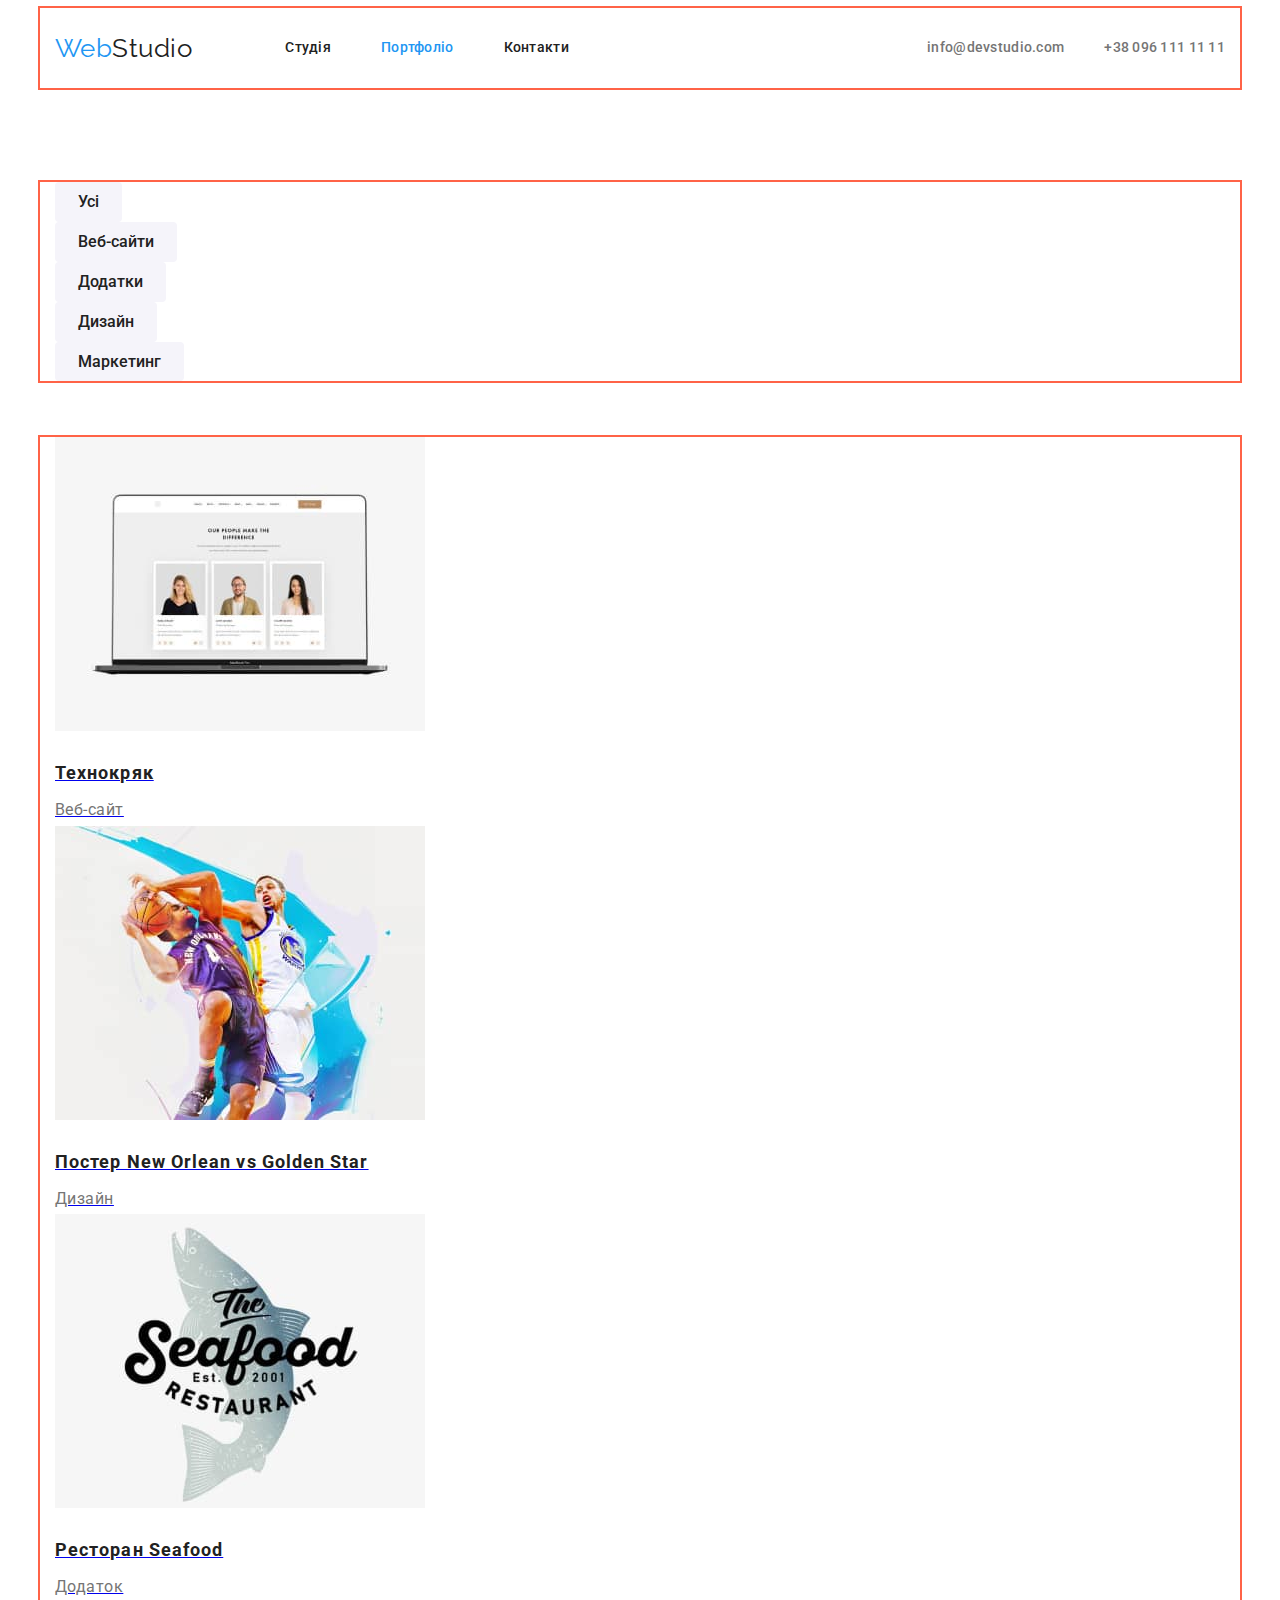
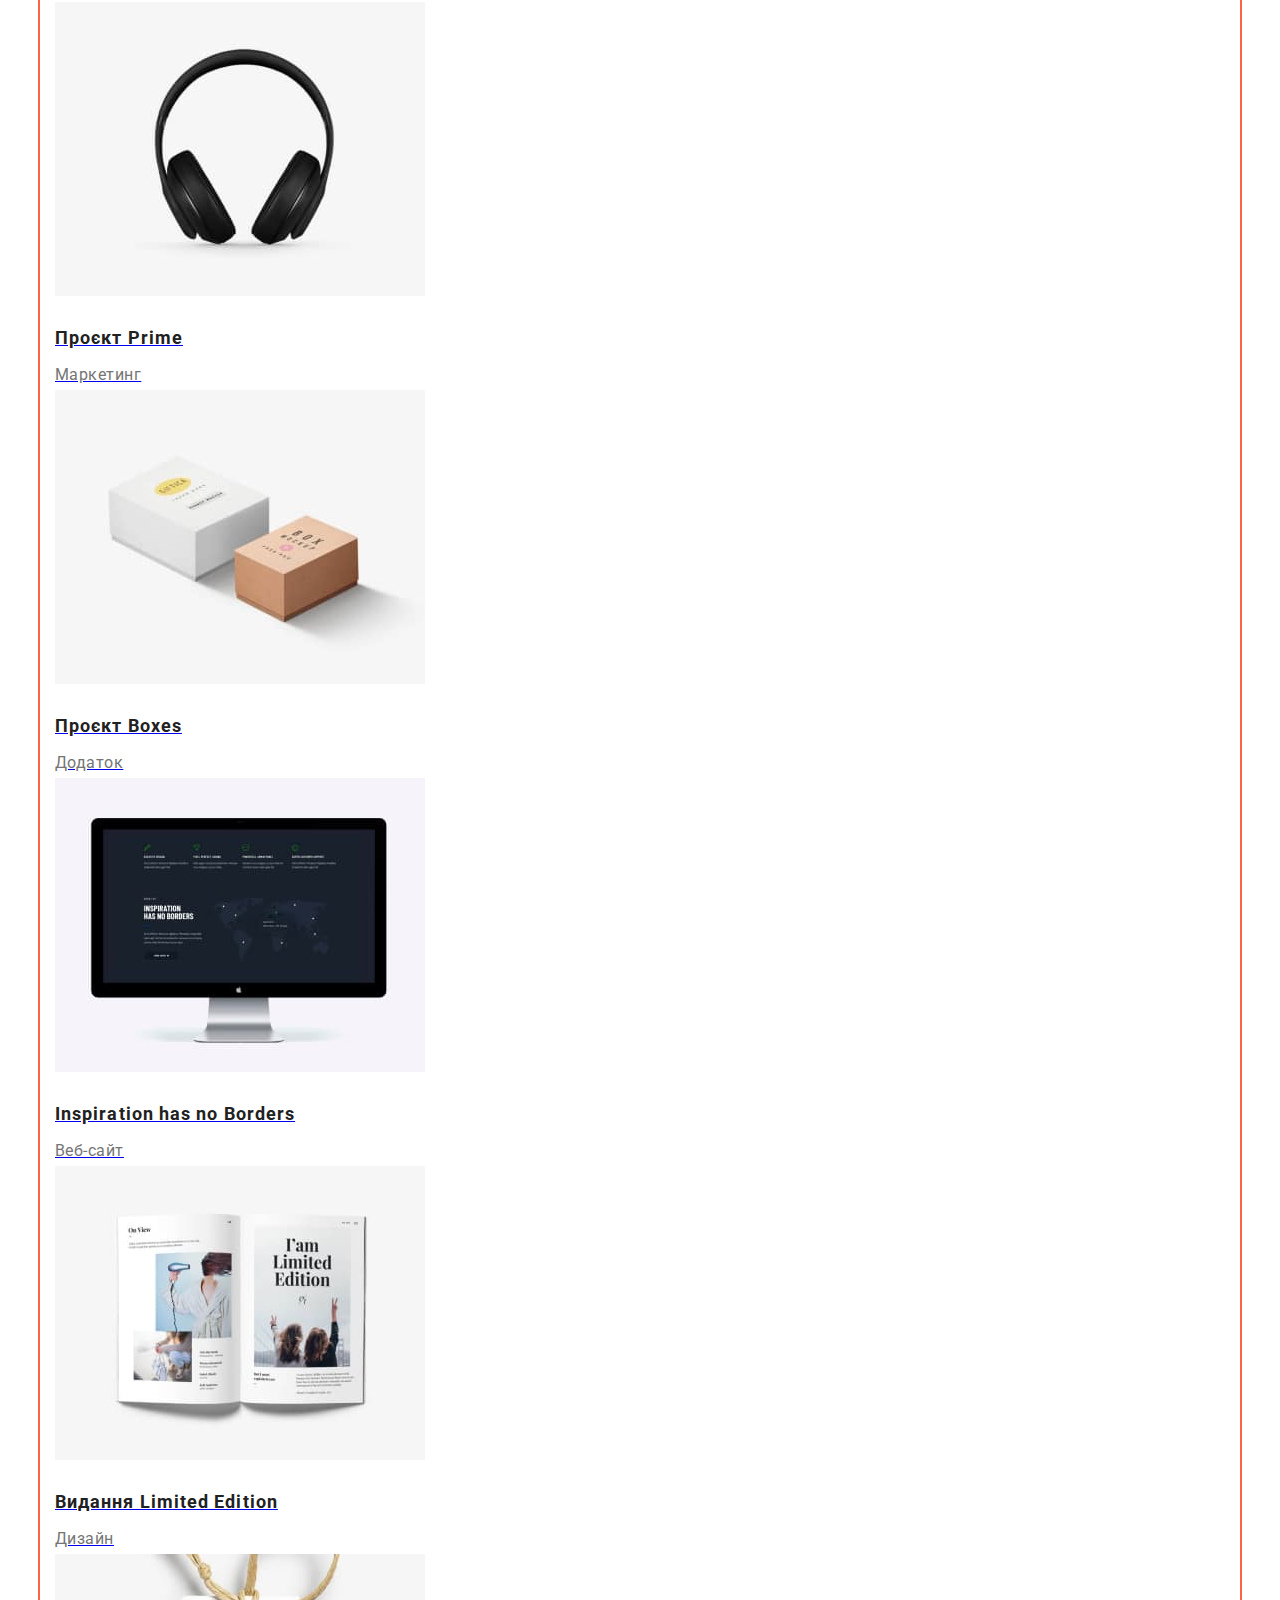
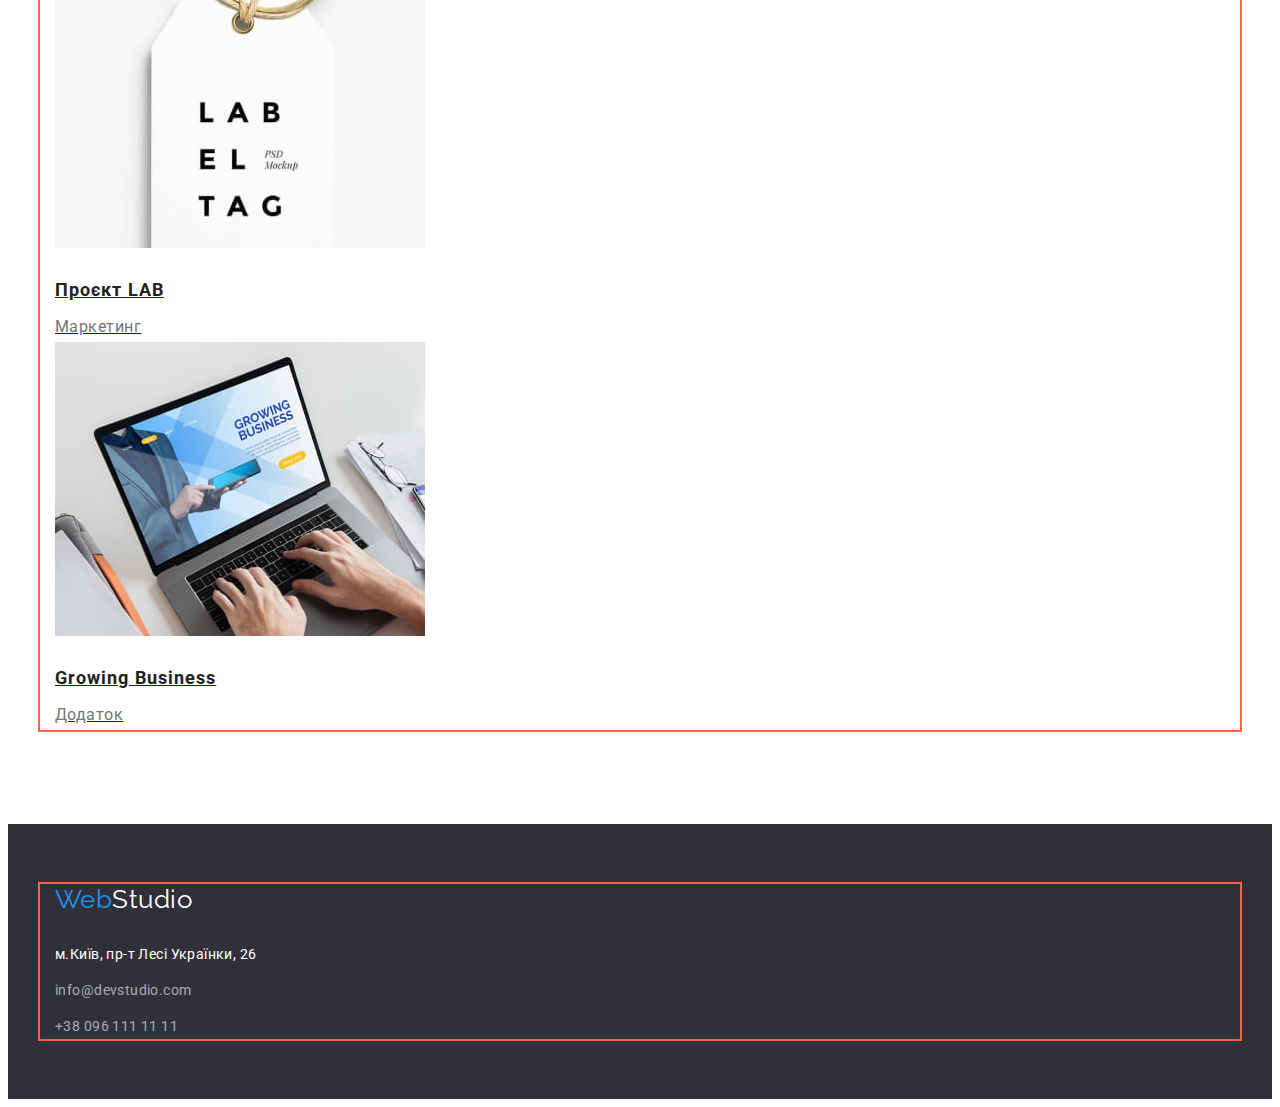
==== commit 4f83daec: "flex in header" ====
--- a/portfolio.html
+++ b/portfolio.html
@@ -5,7 +5,6 @@
     <meta http-equiv="X-UA-Compatible" content="IE=edge">
     <meta name="viewport" content="width=device-width, initial-scale=1.0">
     <title>Портфоліо</title>
-    <title>Студія</title>
     <link rel="preconnect" href="https://fonts.googleapis.com">
     <link rel="preconnect" href="https://fonts.gstatic.com" crossorigin>
     <link href="https://fonts.googleapis.com/css2?family=Raleway:wght@700&family=Roboto:wght@400;500;700;900&display=swap"
@@ -18,20 +17,18 @@
 <body>
     <header class="page-header">
     <!--навігація-->
-        <div class="container">
+        <div class="container main-nav">
             <nav class="nav">
-                <a href=./index.html class="logo">
-                Web<span class="second-logo">Studio</span>
-                </a>
+                <a href=./index.html class="logo">Web<span class="second-logo">Studio</span></a>
                 <ul class="site-nav list">
-                    <li><a href="./index.html" class="link">Студія</a></li>
-                    <li><a href="./portfolio.html" class="link current">Портфоліо</a></li>
-                    <li><a href="#" class="link">Контакти</a></li>
+                    <li class="item"><a href="./index.html" class="link">Студія</a></li>
+                    <li class="item"><a href="./portfolio.html" class="link current">Портфоліо</a></li>
+                    <li class="item"><a href="#" class="link">Контакти</a></li>
                 </ul>
             </nav>
                 <ul class="contact-nav list">
-                    <li><a href="mailto:info@devstudio.com" class="link">info@devstudio.com</a></li>
-                    <li><a href="tel:+380961111111" class="link">+38 096 111 11 11</a></li>
+                    <li class="item"><a href="mailto:info@devstudio.com" class="link">info@devstudio.com</a></li>
+                    <li class="item"><a href="tel:+380961111111" class="link">+38 096 111 11 11</a></li>
                 </ul>
         </div>
     </header>
@@ -54,14 +51,14 @@
                 <ul class="work-list list">
                     <li class="work-card">
                         <a href="#">
-                            <img class="work-card-img"src="./images/img8.jpg" alt="Планшет, на моніторі якого сторінка веб-сайту із зображенням трьох людей" width="370" height="294">
+                            <img class="work-card-img" src="./images/img8.jpg" alt="Планшет, на моніторі якого сторінка веб-сайту із зображенням трьох людей" width="370" height="294">
                             <h3 class="work-card-title">Технокряк</h3>
                             <p class="work-card-text">Веб-сайт</p>
                         </a>
                     </li>
                     <li class="work-card">
                         <a href="#">
-                            <img class="work-card-img"src="./images/img9.jpg" alt="Два баскетболіста підстрибують з м'ячем" width="370" height="294">
+                            <img class="work-card-img" src="./images/img9.jpg" alt="Два баскетболіста підстрибують з м'ячем" width="370" height="294">
                             <h3 class="work-card-title">Постер New Orlean vs Golden Star</h3>
                             <p class="work-card-text">Дизайн</p>
                         </a>
@@ -123,7 +120,6 @@
     <footer>
         <section class="section footer">
             <div class="container">
-                <h2 class="visually-hidden">Контакти</h2>
                 <a href=./index.html class="logo footer">Web<span class="second-logo footer">Studio</span>
                 </a>
                 <address class="address">
--- a/css/styles.css
+++ b/css/styles.css
@@ -43,6 +43,7 @@
 .link {
     text-decoration: none;
     color: inherit;
+    
 }
 
 /* Властивості для коректного відображення картинок */
@@ -91,8 +92,19 @@
 
 /*header*/
 
+.main-nav{
+    display: flex;
+    align-items:center;
+}
+
+.nav {
+    display: flex;
+    align-items: center;
+}
 /* logo */
 .logo{
+    margin-right: 93px;
+
     color:var(--accent-color) ;
     font-family: Raleway, sans-serif;
     font-size: 26px;
@@ -107,34 +119,59 @@
 
 /*nav*/
 
+.site-nav {
+    display: flex;
+}
+
+.contact-nav {
+    display: flex;
+    margin-left: auto;
+}
+.site-nav .item:not(:last-child) {
+    margin-right: 50px;
+}
+
+.contact-nav .item + .item{
+    margin-left: 40px;
+}
+
+
+.site-nav .link{
+    display: block;
+    padding-top: 32px;
+    padding-bottom: 32px;
+
+    color: var(--title-text-color);
+    font-weight: 500;
+    font-size: 14px;
+    line-height: 1.14;
+    letter-spacing: 0.02em;
+    text-decoration: none;
+}
+
+
+.contact-nav .link {
+    display: block;
+    padding-top: 32px;
+    padding-bottom: 32px;
+
+    color: var(--primary-text-color);
+    font-weight: 500;
+    font-size: 14px;
+    line-height: 1.14;
+    letter-spacing: 0.02em;
+    text-decoration: none;
+}
+
 .site-nav .link:hover,
 .site-nav .link:focus,
 .contact-nav .link:hover,
-.contact-nav .link:focus{
-color: var(--accent-color);
-} 
-.site-nav .link.current{
+.contact-nav .link:focus {
     color: var(--accent-color);
 }
 
-.site-nav .link{
-    color: var(--title-text-color);
-    font-weight: 500;
-    font-size: 14px;
-    line-height: 1.14;
-    letter-spacing: 0.02em;
-    text-decoration: none;
-}
-
-
-.contact-nav .link {
-
-    color: var(--primary-text-color);
-    font-weight: 500;
-    font-size: 14px;
-    line-height: 1.14;
-    letter-spacing: 0.02em;
-    text-decoration: none;
+.site-nav .link.current {
+    color: var(--accent-color);
 }
 
 /*hero*/
@@ -336,7 +373,8 @@
 
 }
 .address .address-item-map {
-
+    
+    display: inline-block;
     color: var(--white-color);
 }
 
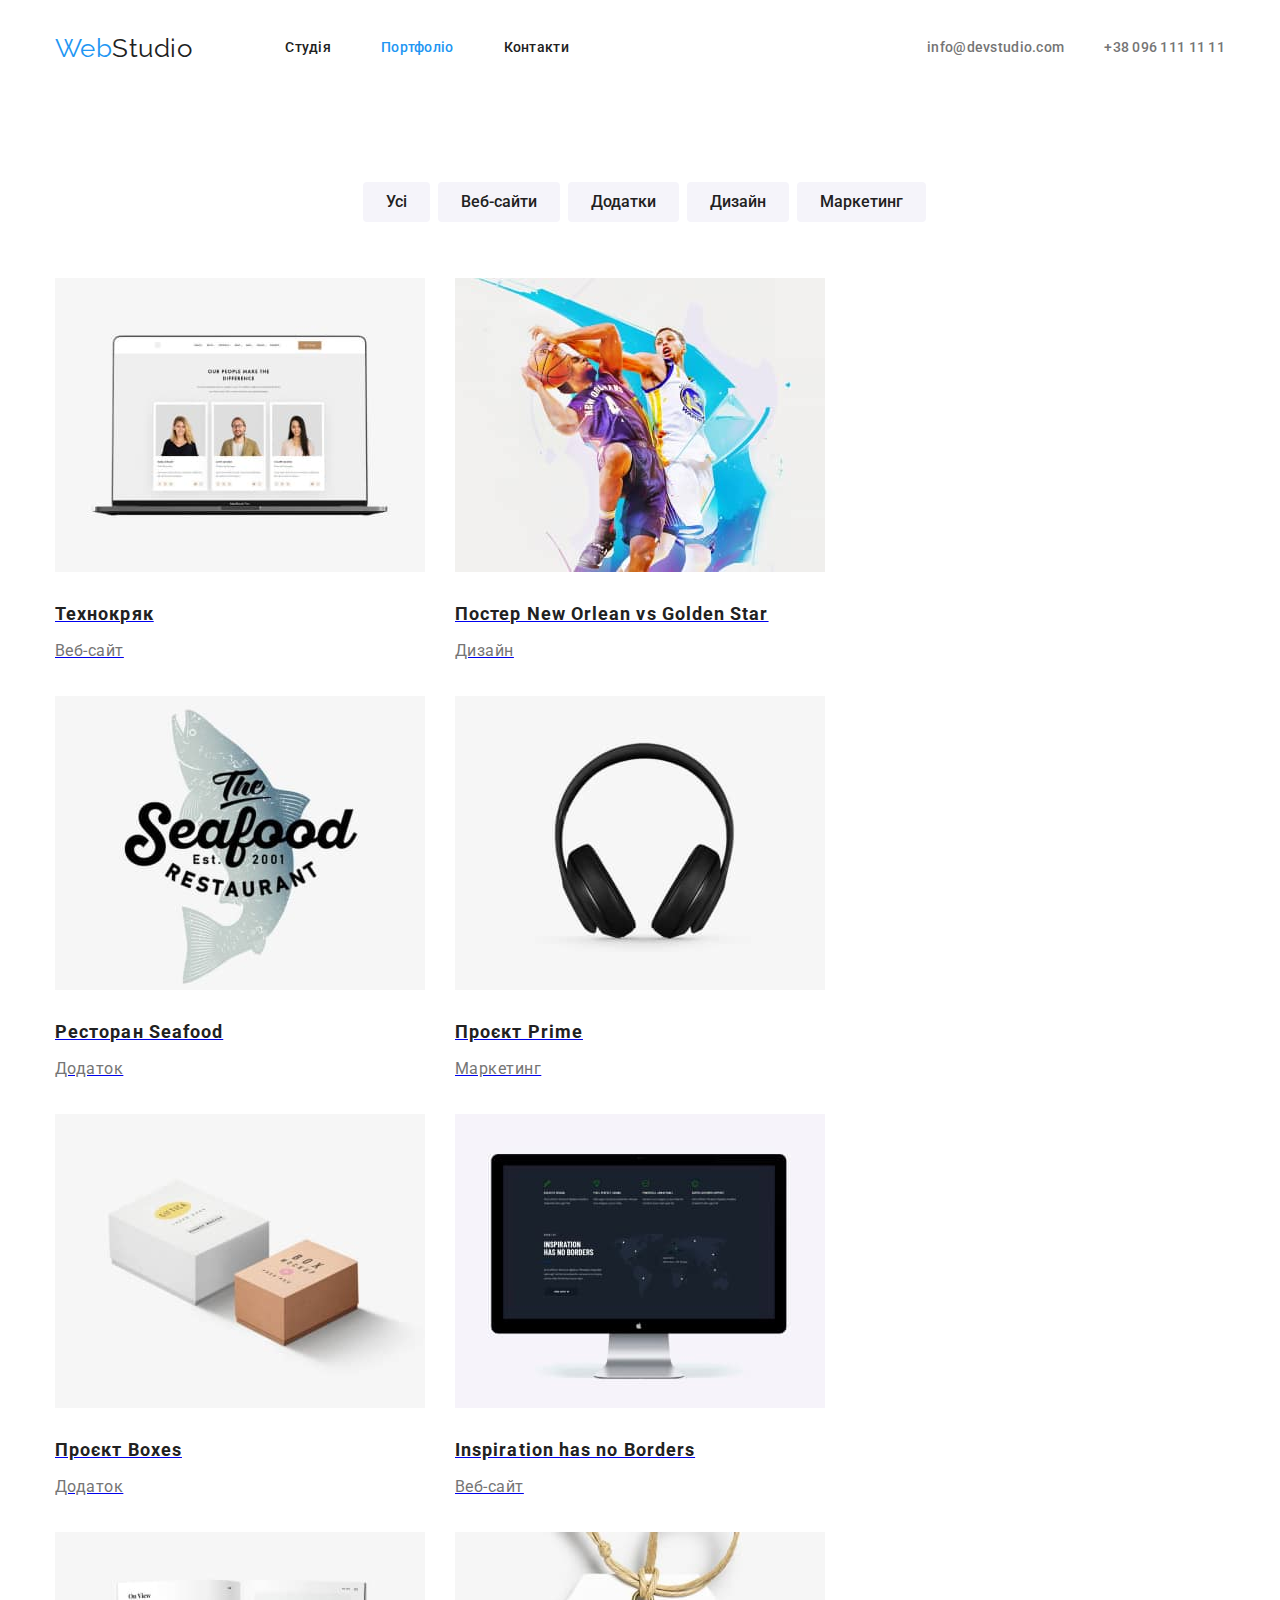
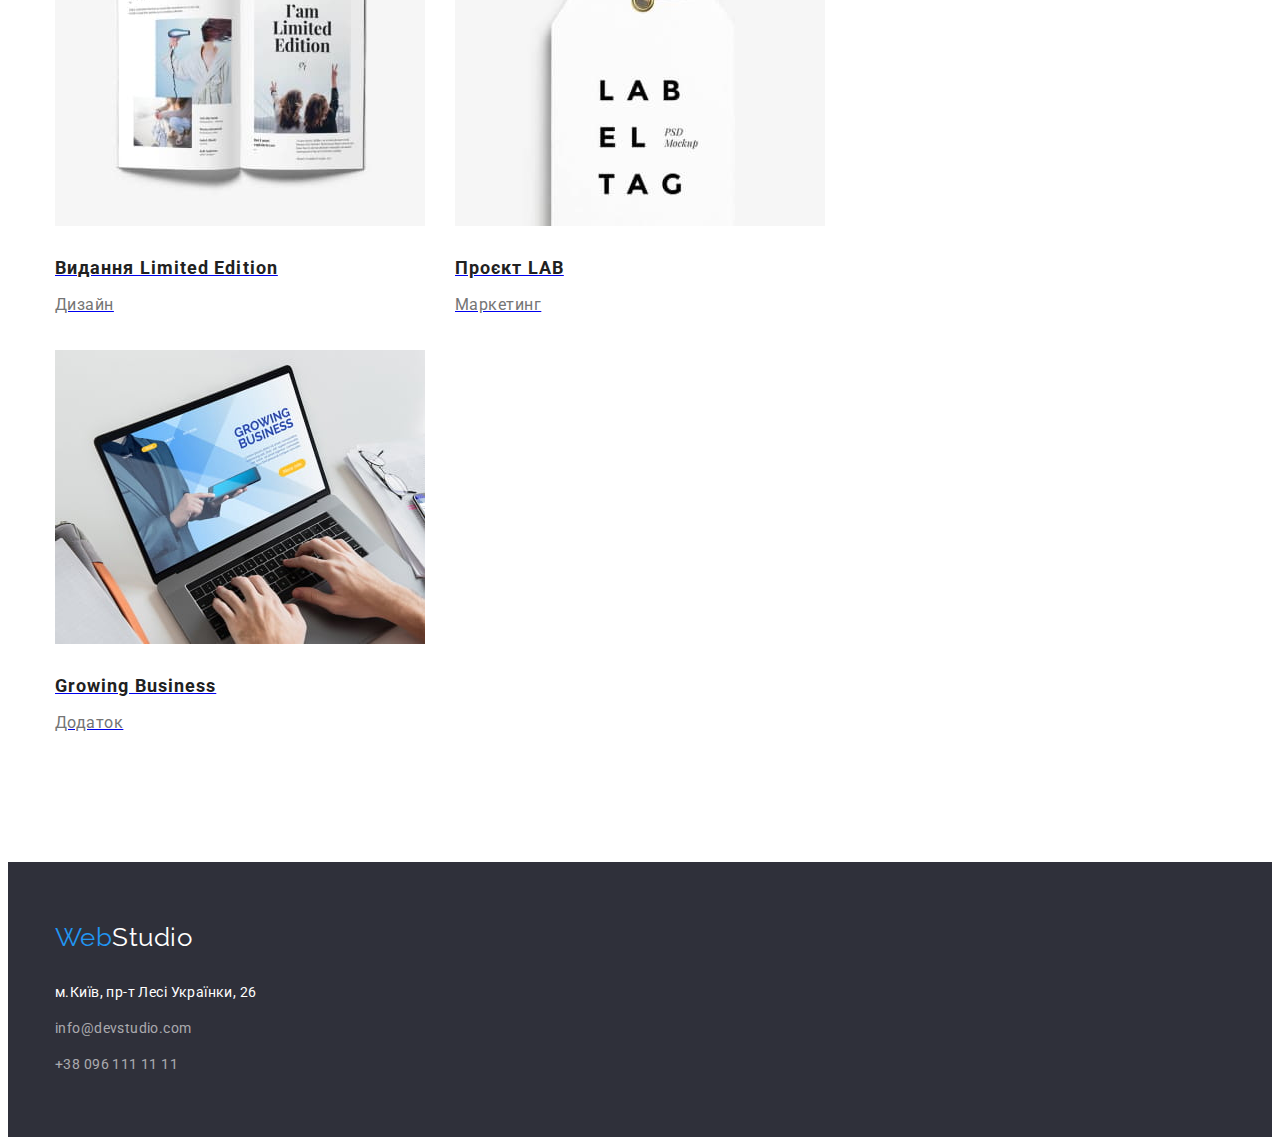
==== commit ee6b03cb: "перша сторінка флекси" ====
--- a/portfolio.html
+++ b/portfolio.html
@@ -38,11 +38,11 @@
             <div class="container">
                 <h1 class="section-title visually-hidden">Фільтр робіт</h1>
                 <ul class="list-button list">
-                    <li><button type="button" class="button secondary"> Усі </button></li>
-                    <li><button type="button" class="button secondary"> Веб-сайти </button></li>
-                    <li><button type="button" class="button secondary"> Додатки</button></li>
-                    <li><button type="button" class="button secondary"> Дизайн </button></li>
-                    <li><button type="button" class="button secondary"> Маркетинг </button></li>
+                    <li class="btn-item"><button type="button" class="button secondary"> Усі </button></li>
+                    <li class="btn-item"><button type="button" class="button secondary"> Веб-сайти </button></li>
+                    <li class="btn-item"><button type="button" class="button secondary"> Додатки</button></li>
+                    <li class="btn-item"><button type="button" class="button secondary"> Дизайн </button></li>
+                    <li class="btn-item"><button type="button" class="button secondary"> Маркетинг </button></li>
                 </ul>
             </div>
         <!--приклади робіт-->
--- a/css/styles.css
+++ b/css/styles.css
@@ -86,7 +86,7 @@
     margin-right: auto;
     padding: 0 15px;
     width: 1200px;
-    outline: 2px solid tomato;
+    
 }
 
 
@@ -213,6 +213,20 @@
 
 
 /*fetures*/
+
+.feature-list{
+    display: flex;
+    padding: 0;
+}
+
+.feature-item {
+    flex-basis: 270px;
+    margin-right: 30px;
+}
+.feature-item:last-child {
+    margin-right: 0;
+}
+
 
  .feature-title{
     margin-bottom: 10px;
@@ -225,7 +239,7 @@
 .feature-text{
     margin-bottom: 0;
     font-size: 14px;
-    line-height: 1.71px;
+    line-height: 1.71;
 }
 
 /*description*/
@@ -234,9 +248,23 @@
     padding-top: 0;
 }
 
+.description-list{
+    display: flex;
+}
+
+.discription-item:not(:last-child){
+    margin-right: 30px;
+}
+
 /* team */
 
-
+.team.list{
+    display: flex;
+}
+
+.team .item + .item{
+    margin-left: 30px;
+}
 
 .section.team{
     background-color: var(--time-bg-color);
@@ -267,11 +295,28 @@
 /* filtr*/
 
 .list-button{
+    display: flex;
+    justify-content: center;
     margin-bottom: 56px;
 }
 
+.btn-item{
+    margin-left: 8px; 
+}
+
+
 /*examples of work*/
 
+.work-list{
+    display: flex;
+    flex-wrap: wrap;
+}
+
+.work-card{
+    width: 370px;
+    margin-right: 30px;
+    margin-bottom: 30px;
+}
 .work-card-img{
     margin-bottom: 20px;
 }
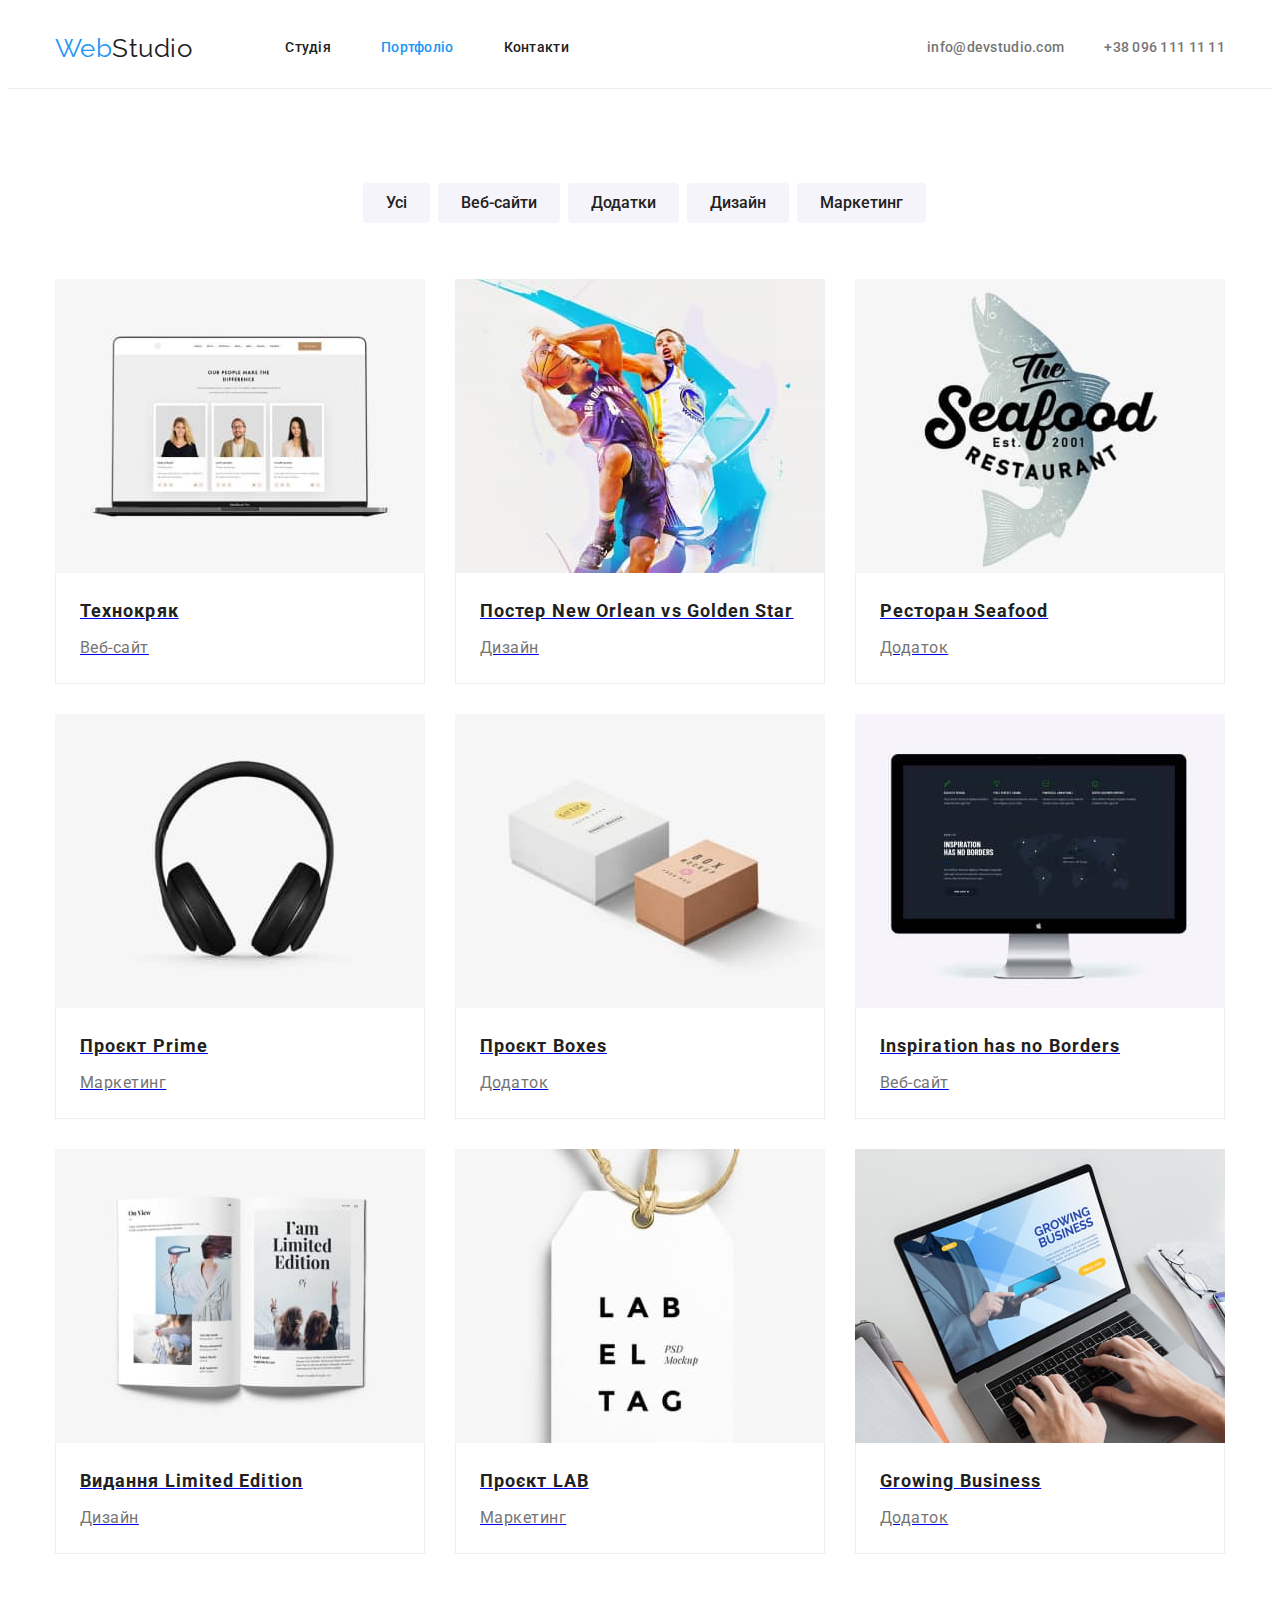
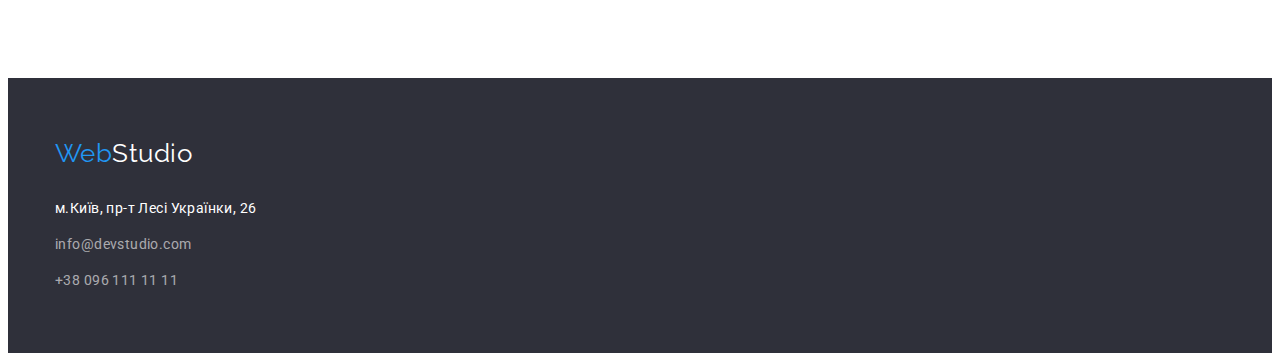
==== commit d7b79830: "додано бордери" ====
--- a/portfolio.html
+++ b/portfolio.html
@@ -52,64 +52,82 @@
                     <li class="work-card">
                         <a href="#">
                             <img class="work-card-img" src="./images/img8.jpg" alt="Планшет, на моніторі якого сторінка веб-сайту із зображенням трьох людей" width="370" height="294">
+                            <div class="work-cards">
                             <h3 class="work-card-title">Технокряк</h3>
                             <p class="work-card-text">Веб-сайт</p>
+                            </div>
                         </a>
                     </li>
                     <li class="work-card">
                         <a href="#">
                             <img class="work-card-img" src="./images/img9.jpg" alt="Два баскетболіста підстрибують з м'ячем" width="370" height="294">
+                            <div class="work-cards">
                             <h3 class="work-card-title">Постер New Orlean vs Golden Star</h3>
                             <p class="work-card-text">Дизайн</p>
+                            </div>
                         </a>
                     </li>
                     <li class="work-card">
                         <a href="#">
                             <img class="work-card-img" src="./images/img10.jpg" alt="Назва ресторану із зображенням риби" width="370" height="294">
+                            <div class="work-cards">
                             <h3 class="work-card-title">Ресторан Seafood</h3>
                             <p class="work-card-text">Додаток</p>
+                            </div>
                         </a>
                     </li>
                     <li class="work-card">
                         <a href="#">
                             <img class="work-card-img" src="./images/img11.jpg" alt="Чорні навушники" width="370" height="294">
+                            <div class="work-cards">
                             <h3 class="work-card-title">Проєкт Prime</h3>
                             <p class="work-card-text">Маркетинг</p>
+                            </div>
                         </a>
                     </li>
                     <li class="work-card">
                         <a href="#">
                             <img class="work-card-img" src="./images/img12.jpg" alt="Дві картонні коробки біла і цеглова" width="370" height="294">
+                            <div class="work-cards">
                             <h3 class="work-card-title">Проєкт Boxes</h3>
                             <p class="work-card-text">Додаток</p>
+                            </div>
                         </a>
                     </li>
                     <li class="work-card">
                         <a href="#">
                             <img class="work-card-img" src="./images/img13.jpg" alt="Монітор комп'ютера із відкритою веб-сторінкою, на якій зображена карта" width="370" height="294">
+                            <div class="work-cards">
                             <h3 class="work-card-title">Inspiration has no Borders</h3>
                             <p class="work-card-text">Веб-сайт</p>
+                            </div>
                         </a>
                     </li>
                     <li class="work-card">
                         <a href="#">
                             <img class="work-card-img" src="./images/img14.jpg" alt="відкритий журнал" width="370" height="294">
+                            <div class="work-cards">
                             <h3 class="work-card-title">Видання Limited Edition</h3>
                             <p class="work-card-text">Дизайн</p>
+                            </div>
                         </a>
                     </li>
                     <li class="work-card">
                         <a href="#">
                             <img class="work-card-img" src="./images/img15.jpg" alt="Картонна біла бірка" width="370" height="294">
+                            <div class="work-cards">
                             <h3 class="work-card-title">Проєкт LAB</h3>
                             <p class="work-card-text">Маркетинг</p>
+                            </div>
                         </a>
                     </li>
                     <li class="work-card">
                         <a href="#">
                             <img class="work-card-img" src="./images/img16.jpg" alt="Чоловік працює за комп'ютером" width="370" height="294">
+                            <div class="work-cards">
                             <h3 class="work-card-title">Growing Business</h3>
                             <p class="work-card-text">Додаток</p>
+                            </div>
                         </a>
                     </li>
                 </ul>
--- a/css/styles.css
+++ b/css/styles.css
@@ -13,6 +13,8 @@
     --time-bg-color:#F5F4FA;
     --hero-bg-color:#2F303A;
     --accent-bg-color:#188CE8;
+    --border-item-color:#EEEEEE;
+    --border-head-color:#ECECEC;
 }
 *,
 *::before,
@@ -91,11 +93,14 @@
 
 
 /*header*/
+.page-header{
+border-bottom: 1px solid var(--border-head-color);
+}
 
 .main-nav{
     display: flex;
     align-items:center;
-}
+}    
 
 .nav {
     display: flex;
@@ -173,6 +178,8 @@
 .site-nav .link.current {
     color: var(--accent-color);
 }
+
+
 
 /*hero*/
 .hero {
@@ -317,9 +324,22 @@
     margin-right: 30px;
     margin-bottom: 30px;
 }
+
+.work-card:nth-child(3n) {
+    margin-right: 0px;
+}
+
+
+.work-cards{
+    padding: 20px 24px;
+    border: 1px solid var(--border-item-color);
+    border-top: none;
+}
+
 .work-card-img{
-    margin-bottom: 20px;
-}
+    display: block;
+}
+
 .work-card-title{
     margin-bottom: 4px;
     color:var(--title-text-color) ;
@@ -328,7 +348,6 @@
     line-height: 2;
     letter-spacing: 0.06em;
 }
-
 
 .work-card-text{
     margin-bottom: 0;
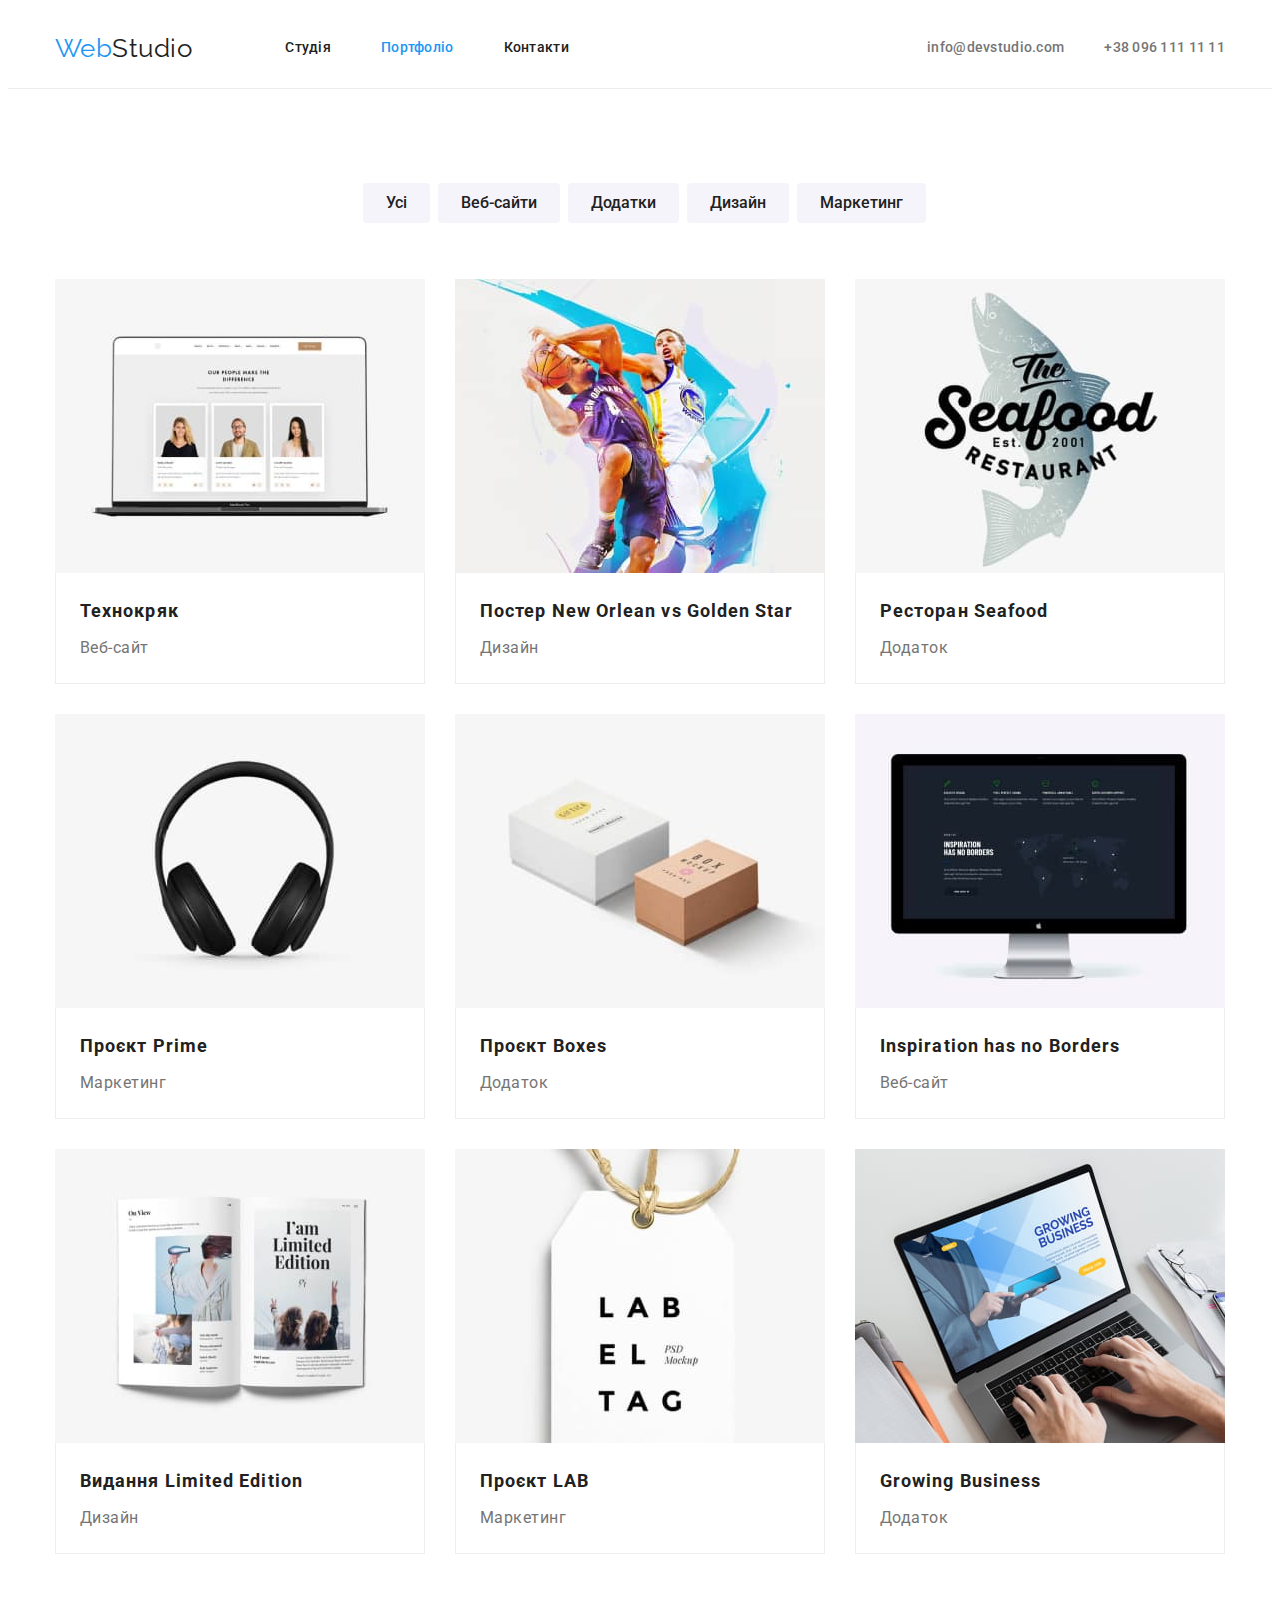
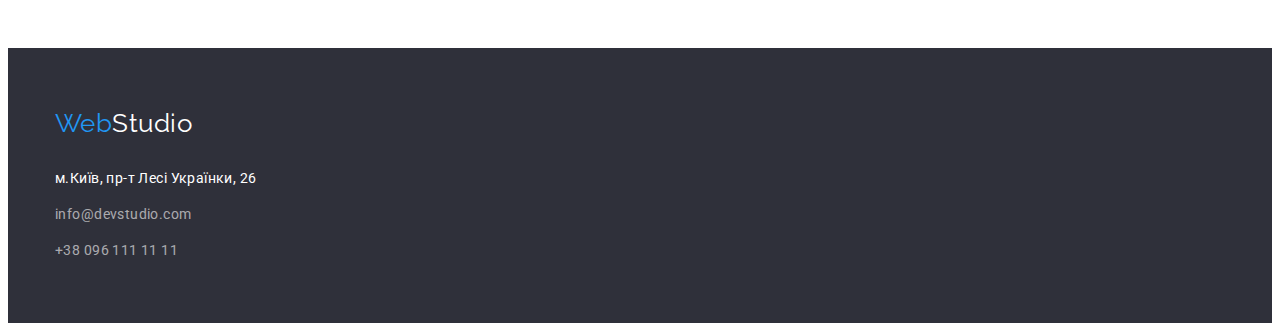
==== commit dcefc9a3: "border team" ====
--- a/portfolio.html
+++ b/portfolio.html
@@ -50,8 +50,8 @@
                 <h2 class="section-title visually-hidden"> Приклади робіт </h2>
                 <ul class="work-list list">
                     <li class="work-card">
-                        <a href="#">
-                            <img class="work-card-img" src="./images/img8.jpg" alt="Планшет, на моніторі якого сторінка веб-сайту із зображенням трьох людей" width="370" height="294">
+                        <a class="link" href="#">
+                            <img class="work-card-img img" src="./images/img8.jpg" alt="Планшет, на моніторі якого сторінка веб-сайту із зображенням трьох людей" width="370" height="294">
                             <div class="work-cards">
                             <h3 class="work-card-title">Технокряк</h3>
                             <p class="work-card-text">Веб-сайт</p>
@@ -59,8 +59,8 @@
                         </a>
                     </li>
                     <li class="work-card">
-                        <a href="#">
-                            <img class="work-card-img" src="./images/img9.jpg" alt="Два баскетболіста підстрибують з м'ячем" width="370" height="294">
+                        <a class="link" href="#">
+                            <img class="work-card-img img" src="./images/img9.jpg" alt="Два баскетболіста підстрибують з м'ячем" width="370" height="294">
                             <div class="work-cards">
                             <h3 class="work-card-title">Постер New Orlean vs Golden Star</h3>
                             <p class="work-card-text">Дизайн</p>
@@ -68,8 +68,8 @@
                         </a>
                     </li>
                     <li class="work-card">
-                        <a href="#">
-                            <img class="work-card-img" src="./images/img10.jpg" alt="Назва ресторану із зображенням риби" width="370" height="294">
+                        <a class="link" href="#">
+                            <img class="work-card-img img" src="./images/img10.jpg" alt="Назва ресторану із зображенням риби" width="370" height="294">
                             <div class="work-cards">
                             <h3 class="work-card-title">Ресторан Seafood</h3>
                             <p class="work-card-text">Додаток</p>
@@ -77,8 +77,8 @@
                         </a>
                     </li>
                     <li class="work-card">
-                        <a href="#">
-                            <img class="work-card-img" src="./images/img11.jpg" alt="Чорні навушники" width="370" height="294">
+                        <a class="link" href="#">
+                            <img class="work-card-img img" src="./images/img11.jpg" alt="Чорні навушники" width="370" height="294">
                             <div class="work-cards">
                             <h3 class="work-card-title">Проєкт Prime</h3>
                             <p class="work-card-text">Маркетинг</p>
@@ -86,8 +86,8 @@
                         </a>
                     </li>
                     <li class="work-card">
-                        <a href="#">
-                            <img class="work-card-img" src="./images/img12.jpg" alt="Дві картонні коробки біла і цеглова" width="370" height="294">
+                        <a class="link" href="#">
+                            <img class="work-card-img img" src="./images/img12.jpg" alt="Дві картонні коробки біла і цеглова" width="370" height="294">
                             <div class="work-cards">
                             <h3 class="work-card-title">Проєкт Boxes</h3>
                             <p class="work-card-text">Додаток</p>
@@ -95,8 +95,8 @@
                         </a>
                     </li>
                     <li class="work-card">
-                        <a href="#">
-                            <img class="work-card-img" src="./images/img13.jpg" alt="Монітор комп'ютера із відкритою веб-сторінкою, на якій зображена карта" width="370" height="294">
+                        <a class="link" href="#">
+                            <img class="work-card-img img" src="./images/img13.jpg" alt="Монітор комп'ютера із відкритою веб-сторінкою, на якій зображена карта" width="370" height="294">
                             <div class="work-cards">
                             <h3 class="work-card-title">Inspiration has no Borders</h3>
                             <p class="work-card-text">Веб-сайт</p>
@@ -104,8 +104,8 @@
                         </a>
                     </li>
                     <li class="work-card">
-                        <a href="#">
-                            <img class="work-card-img" src="./images/img14.jpg" alt="відкритий журнал" width="370" height="294">
+                        <a class="link" href="#">
+                            <img class="work-card-img img" src="./images/img14.jpg" alt="відкритий журнал" width="370" height="294">
                             <div class="work-cards">
                             <h3 class="work-card-title">Видання Limited Edition</h3>
                             <p class="work-card-text">Дизайн</p>
@@ -113,8 +113,8 @@
                         </a>
                     </li>
                     <li class="work-card">
-                        <a href="#">
-                            <img class="work-card-img" src="./images/img15.jpg" alt="Картонна біла бірка" width="370" height="294">
+                        <a class="link" href="#">
+                            <img class="work-card-img img" src="./images/img15.jpg" alt="Картонна біла бірка" width="370" height="294">
                             <div class="work-cards">
                             <h3 class="work-card-title">Проєкт LAB</h3>
                             <p class="work-card-text">Маркетинг</p>
@@ -122,8 +122,8 @@
                         </a>
                     </li>
                     <li class="work-card">
-                        <a href="#">
-                            <img class="work-card-img" src="./images/img16.jpg" alt="Чоловік працює за комп'ютером" width="370" height="294">
+                        <a class="link" href="#">
+                            <img class="work-card-img img" src="./images/img16.jpg" alt="Чоловік працює за комп'ютером" width="370" height="294">
                             <div class="work-cards">
                             <h3 class="work-card-title">Growing Business</h3>
                             <p class="work-card-text">Додаток</p>
--- a/css/styles.css
+++ b/css/styles.css
@@ -151,7 +151,6 @@
     font-size: 14px;
     line-height: 1.14;
     letter-spacing: 0.02em;
-    text-decoration: none;
 }
 
 
@@ -165,7 +164,7 @@
     font-size: 14px;
     line-height: 1.14;
     letter-spacing: 0.02em;
-    text-decoration: none;
+    
 }
 
 .site-nav .link:hover,
@@ -273,6 +272,11 @@
     margin-left: 30px;
 }
 
+.team .item{
+    box-shadow: 0px 1px 3px rgba(0, 0, 0, 0.12), 0px 1px 1px rgba(0, 0, 0, 0.14), 0px 2px 1px rgba(0, 0, 0, 0.2);
+    border-radius: 0px 0px 4px 4px;
+    background-color: var(--white-color);
+}
 .section.team{
     background-color: var(--time-bg-color);
 }
@@ -329,6 +333,9 @@
     margin-right: 0px;
 }
 
+.work-card:nth-last-child(-n + 3) {
+    margin-bottom: 0px;
+}
 
 .work-cards{
     padding: 20px 24px;
@@ -336,9 +343,6 @@
     border-top: none;
 }
 
-.work-card-img{
-    display: block;
-}
 
 .work-card-title{
     margin-bottom: 4px;
@@ -422,7 +426,6 @@
 
 .address .link{
     color: rgba(255, 255, 255, 0.6);
-    text-decoration: none;
     font-size: 14px;
     line-height: 1.71;
     letter-spacing: 0.03em;
